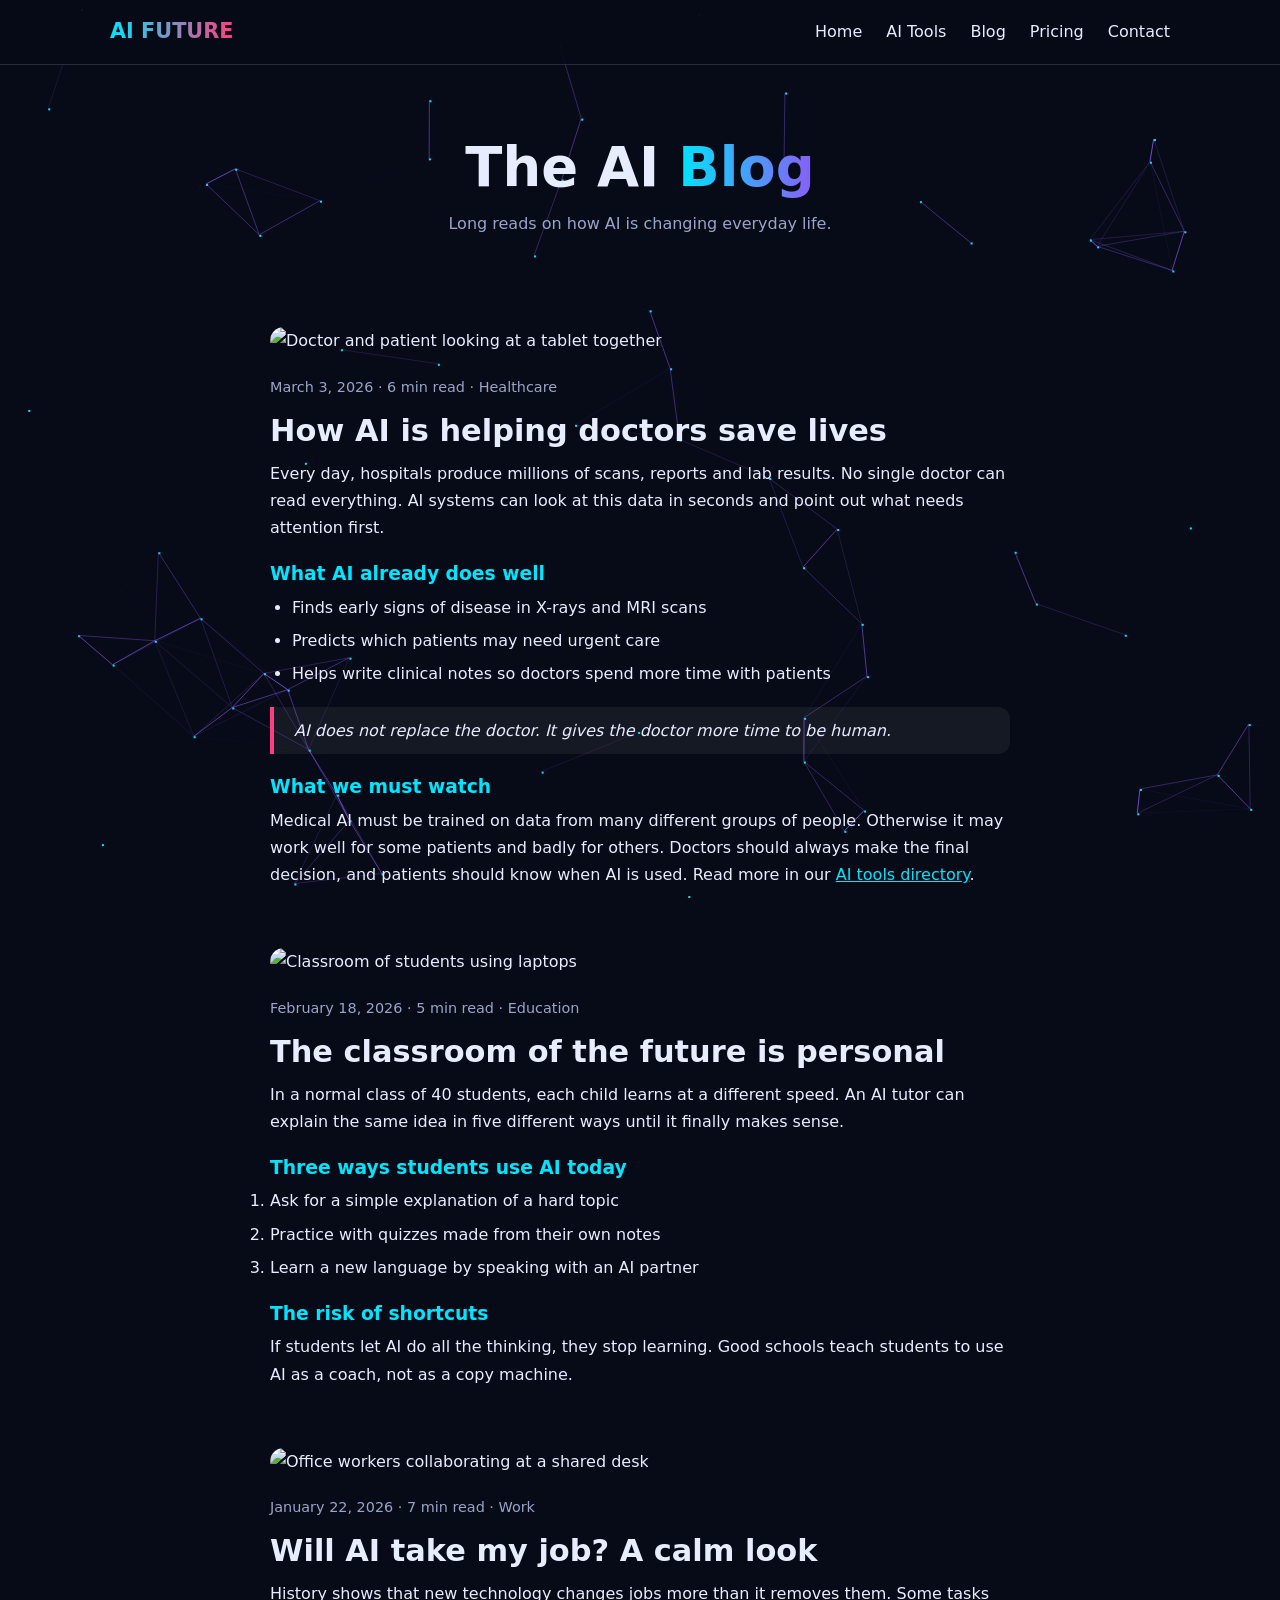
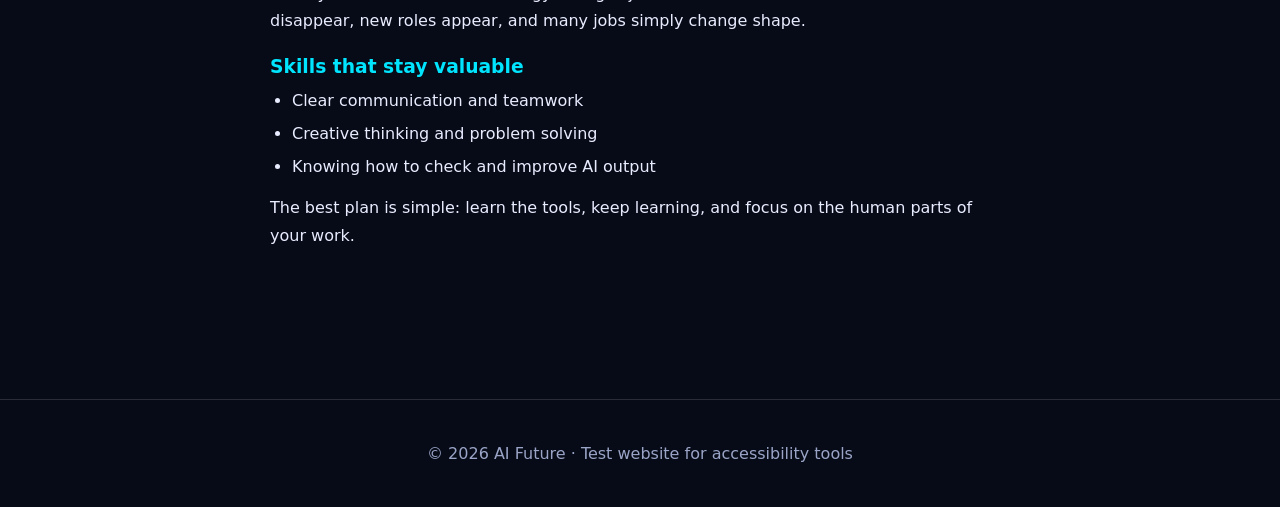
==== blog.html @ 99e5a878 "add blog, pricing and contact pages" ====
<!DOCTYPE html>
<html lang="en">
<head>
  <meta charset="UTF-8">
  <meta name="viewport" content="width=device-width, initial-scale=1">
  <title>AI Blog | AI Future</title>
  <link rel="stylesheet" href="style.css">
</head>
<body>
  <a class="skip-link" href="#main">Skip to main content</a>
  <canvas id="particles" aria-hidden="true"></canvas>

  <nav aria-label="Main navigation">
    <div class="container">
      <a class="logo" href="index.html">AI&nbsp;FUTURE</a>
      <ul>
        <li><a href="index.html">Home</a></li>
        <li><a href="tools.html">AI Tools</a></li>
        <li><a href="blog.html">Blog</a></li>
        <li><a href="pricing.html">Pricing</a></li>
        <li><a href="contact.html">Contact</a></li>
      </ul>
    </div>
  </nav>

  <main id="main">
    <header class="page-head">
      <div class="container">
        <h1 class="reveal">The AI <span class="grad">Blog</span></h1>
        <p class="section-sub reveal">Long reads on how AI is changing everyday life.</p>
      </div>
    </header>

    <section style="padding-top:20px">
      <div class="container article-wrap">

        <article class="article reveal">
          <img src="https://picsum.photos/seed/aihealth/900/500" alt="Doctor and patient looking at a tablet together" loading="lazy">
          <p class="meta">March 3, 2026 · 6 min read · Healthcare</p>
          <h2>How AI is helping doctors save lives</h2>
          <p>Every day, hospitals produce millions of scans, reports and lab results. No single doctor can read everything. AI systems can look at this data in seconds and point out what needs attention first.</p>
          <h3>What AI already does well</h3>
          <ul>
            <li>Finds early signs of disease in X-rays and MRI scans</li>
            <li>Predicts which patients may need urgent care</li>
            <li>Helps write clinical notes so doctors spend more time with patients</li>
          </ul>
          <blockquote>AI does not replace the doctor. It gives the doctor more time to be human.</blockquote>
          <h3>What we must watch</h3>
          <p>Medical AI must be trained on data from many different groups of people. Otherwise it may work well for some patients and badly for others. Doctors should always make the final decision, and patients should know when AI is used. Read more in our <a href="tools.html">AI tools directory</a>.</p>
        </article>

        <article class="article reveal">
          <img src="https://picsum.photos/seed/aischool/900/500" alt="Classroom of students using laptops" loading="lazy">
          <p class="meta">February 18, 2026 · 5 min read · Education</p>
          <h2>The classroom of the future is personal</h2>
          <p>In a normal class of 40 students, each child learns at a different speed. An AI tutor can explain the same idea in five different ways until it finally makes sense.</p>
          <h3>Three ways students use AI today</h3>
          <ol>
            <li>Ask for a simple explanation of a hard topic</li>
            <li>Practice with quizzes made from their own notes</li>
            <li>Learn a new language by speaking with an AI partner</li>
          </ol>
          <h3>The risk of shortcuts</h3>
          <p>If students let AI do all the thinking, they stop learning. Good schools teach students to use AI as a coach, not as a copy machine.</p>
        </article>

        <article class="article reveal">
          <img src="https://picsum.photos/seed/aiwork/900/500" alt="Office workers collaborating at a shared desk" loading="lazy">
          <p class="meta">January 22, 2026 · 7 min read · Work</p>
          <h2>Will AI take my job? A calm look</h2>
          <p>History shows that new technology changes jobs more than it removes them. Some tasks disappear, new roles appear, and many jobs simply change shape.</p>
          <h3>Skills that stay valuable</h3>
          <ul>
            <li>Clear communication and teamwork</li>
            <li>Creative thinking and problem solving</li>
            <li>Knowing how to check and improve AI output</li>
          </ul>
          <p>The best plan is simple: learn the tools, keep learning, and focus on the human parts of your work.</p>
        </article>

      </div>
    </section>
  </main>

  <footer><div class="container">© 2026 AI Future · Test website for accessibility tools</div></footer>
  <script src="main.js"></script>
  <script src="https://staging-widget.braoza.com/v1/assets/static-pages/injector.js" type="module" data-account="mv7rxi5i9f"></script>
</body>
</html>
---- style.css ----
:root{
  --bg:#070b17; --text:#e8ecff; --muted:#9aa4c7;
  --c1:#00e5ff; --c2:#8b5cf6; --c3:#ff3d81;
  --card:rgba(255,255,255,.06); --border:rgba(255,255,255,.14);
}
*{box-sizing:border-box;margin:0;padding:0}
html{scroll-behavior:smooth}
body{font-family:'Segoe UI',system-ui,sans-serif;background:var(--bg);color:var(--text);line-height:1.7;overflow-x:hidden}
a{color:var(--c1)}
h1,h2,h3{line-height:1.2}
.container{max-width:1100px;margin:auto;padding:0 20px}
section{padding:90px 0;position:relative}

/* Accessibility basics */
.skip-link{position:absolute;left:-999px;top:10px;background:#fff;color:#000;padding:10px 16px;z-index:999;border-radius:8px}
.skip-link:focus{left:10px}
:focus-visible{outline:3px solid var(--c1);outline-offset:3px}

/* Canvas + decorative orbs */
#particles{position:fixed;inset:0;z-index:-1}
.orb{position:absolute;border-radius:50%;filter:blur(70px);opacity:.45;animation:float 10s ease-in-out infinite;z-index:-1}
.orb.o1{width:320px;height:320px;background:var(--c2);top:-60px;left:-80px}
.orb.o2{width:280px;height:280px;background:var(--c1);bottom:-40px;right:-60px;animation-delay:-4s}
@keyframes float{50%{transform:translateY(40px) scale(1.1)}}

/* Navbar */
nav{position:sticky;top:0;z-index:50;background:rgba(7,11,23,.7);backdrop-filter:blur(14px);border-bottom:1px solid var(--border)}
nav .container{display:flex;justify-content:space-between;align-items:center;height:64px}
.logo{font-weight:800;font-size:1.3rem;background:linear-gradient(90deg,var(--c1),var(--c3));-webkit-background-clip:text;background-clip:text;color:transparent;text-decoration:none}
nav ul{display:flex;gap:24px;list-style:none}
nav a{text-decoration:none;color:var(--text)}
nav a:hover{color:var(--c1)}

/* Hero (uses CSS background-image so "Hide Background Images" can be tested) */
.hero{min-height:92vh;display:flex;align-items:center;text-align:center;
  background-image:radial-gradient(circle at 20% 20%,rgba(139,92,246,.35),transparent 50%),
                   radial-gradient(circle at 80% 70%,rgba(0,229,255,.25),transparent 50%)}
.hero h1{font-size:clamp(2.4rem,7vw,5rem);margin-bottom:18px}
.grad{background:linear-gradient(90deg,var(--c1),var(--c2),var(--c3));background-size:200%;-webkit-background-clip:text;background-clip:text;color:transparent;animation:shine 5s linear infinite}
@keyframes shine{to{background-position:200%}}
.hero p{max-width:640px;margin:0 auto 30px;color:var(--muted);font-size:1.15rem}
.btn{display:inline-block;padding:14px 30px;border-radius:50px;border:0;cursor:pointer;font-size:1rem;font-weight:600;text-decoration:none;color:#fff;background:linear-gradient(90deg,var(--c2),var(--c3));transition:.3s}
.btn:hover{transform:translateY(-4px);box-shadow:0 10px 30px rgba(139,92,246,.5)}

/* Cards (glass = good for "Reduce Transparency") */
.section-title{text-align:center;font-size:clamp(1.8rem,4vw,2.8rem);margin-bottom:12px}
.section-sub{text-align:center;color:var(--muted);margin-bottom:50px}
.grid{display:grid;grid-template-columns:repeat(auto-fit,minmax(240px,1fr));gap:24px}
.card{background:var(--card);border:1px solid var(--border);backdrop-filter:blur(12px);border-radius:20px;padding:28px;transition:.4s}
.card:hover{transform:translateY(-8px);border-color:var(--c1);box-shadow:0 0 30px rgba(0,229,255,.25)}
.card .icon{font-size:2.4rem;margin-bottom:10px}
.card p{color:var(--muted)}

/* Stats */
.stat{text-align:center}
.stat b{display:block;font-size:3rem;color:var(--c1)}

/* Timeline */
.timeline{border-left:2px solid var(--c2);padding-left:28px;max-width:700px;margin:auto}
.timeline div{margin-bottom:34px;position:relative}
.timeline div::before{content:"";position:absolute;left:-37px;top:6px;width:14px;height:14px;border-radius:50%;background:var(--c1);box-shadow:0 0 14px var(--c1)}

/* Scroll reveal animations */
.reveal{opacity:0;transform:translateY(50px);transition:1s cubic-bezier(.2,.8,.2,1)}
.reveal.left{transform:translateX(-60px)}
.reveal.right{transform:translateX(60px)}
.reveal.show{opacity:1;transform:none}
.delay1{transition-delay:.15s}.delay2{transition-delay:.3s}.delay3{transition-delay:.45s}

/* Forms and tables (lab page) */
form{display:grid;gap:16px;max-width:560px}
label{font-weight:600}
input,select,textarea{width:100%;padding:12px 14px;border-radius:12px;border:1px solid var(--border);background:rgba(255,255,255,.08);color:var(--text);font-size:1rem}
table{width:100%;border-collapse:collapse}
th,td{padding:12px;border-bottom:1px solid var(--border);text-align:left}
.test-img{height:200px;border-radius:16px;background-image:linear-gradient(135deg,#8b5cf6,#00e5ff,#ff3d81);display:flex;align-items:center;justify-content:center;font-weight:700}
.badge{display:inline-block;background:var(--c3);color:#fff;padding:2px 10px;border-radius:20px;font-size:.8rem}
footer{text-align:center;padding:40px 0;color:var(--muted);border-top:1px solid var(--border)}

@media(max-width:700px){nav ul{gap:14px}}
@media(prefers-reduced-motion:reduce){*{animation:none!important;transition:none!important}.reveal{opacity:1;transform:none}}

/* ===== New pages ===== */
nav ul{flex-wrap:wrap;justify-content:flex-end}
nav .container{min-height:64px;height:auto;padding-top:10px;padding-bottom:10px}
.page-head{padding:70px 0 20px;text-align:center}
.page-head h1{font-size:clamp(2rem,5vw,3.4rem);margin-bottom:10px}
.card-img{width:100%;height:170px;object-fit:cover;border-radius:14px;margin-bottom:14px}
.toolbar{display:flex;gap:12px;flex-wrap:wrap;margin-bottom:30px}
.toolbar input{flex:1;min-width:220px}
.toolbar select{width:auto;min-width:180px}
.tag{display:inline-block;font-size:.75rem;padding:3px 12px;border-radius:20px;border:1px solid var(--c2);color:var(--c1);margin-bottom:10px}
.price{font-size:1.6rem;font-weight:700;color:var(--c1);margin:8px 0}
.card .btn{margin-top:14px;padding:10px 22px;font-size:.9rem}
.no-results{text-align:center;color:var(--muted);display:none}

/* ===== Batch 2: blog, pricing, contact ===== */
.article-wrap{max-width:780px;margin:auto}
.article{margin-bottom:60px}
.article img{width:100%;height:280px;object-fit:cover;border-radius:18px;margin-bottom:20px}
.article .meta{color:var(--muted);font-size:.9rem;margin-bottom:14px}
.article h2{font-size:1.9rem;margin-bottom:10px}
.article h3{margin:22px 0 8px;color:var(--c1)}
.article p{margin-bottom:14px}
.article ul{margin:0 0 14px 22px}
.article li{margin-bottom:6px}
blockquote{border-left:4px solid var(--c3);padding:10px 20px;margin:20px 0;background:var(--card);border-radius:0 12px 12px 0;font-style:italic}
.plan.featured{border-color:var(--c3);box-shadow:0 0 35px rgba(255,61,129,.3)}
.plan ul{list-style:none;margin:14px 0}
.plan li{padding:6px 0;border-bottom:1px solid var(--border);color:var(--muted)}
.faq details{background:var(--card);border:1px solid var(--border);border-radius:14px;padding:16px 20px;margin-bottom:12px}
.faq summary{cursor:pointer;font-weight:600}
.faq details p{margin-top:10px;color:var(--muted)}
.contact-grid{display:grid;grid-template-columns:repeat(auto-fit,minmax(280px,1fr));gap:30px}
fieldset{border:1px solid var(--border);border-radius:12px;padding:14px}
legend{padding:0 8px;font-weight:600}
.radio-row{display:flex;gap:20px;flex-wrap:wrap}
.radio-row input,.check-row input{width:auto}
.check-row{display:flex;gap:10px;align-items:center}
.info-list{list-style:none}
.info-list li{margin-bottom:14px}
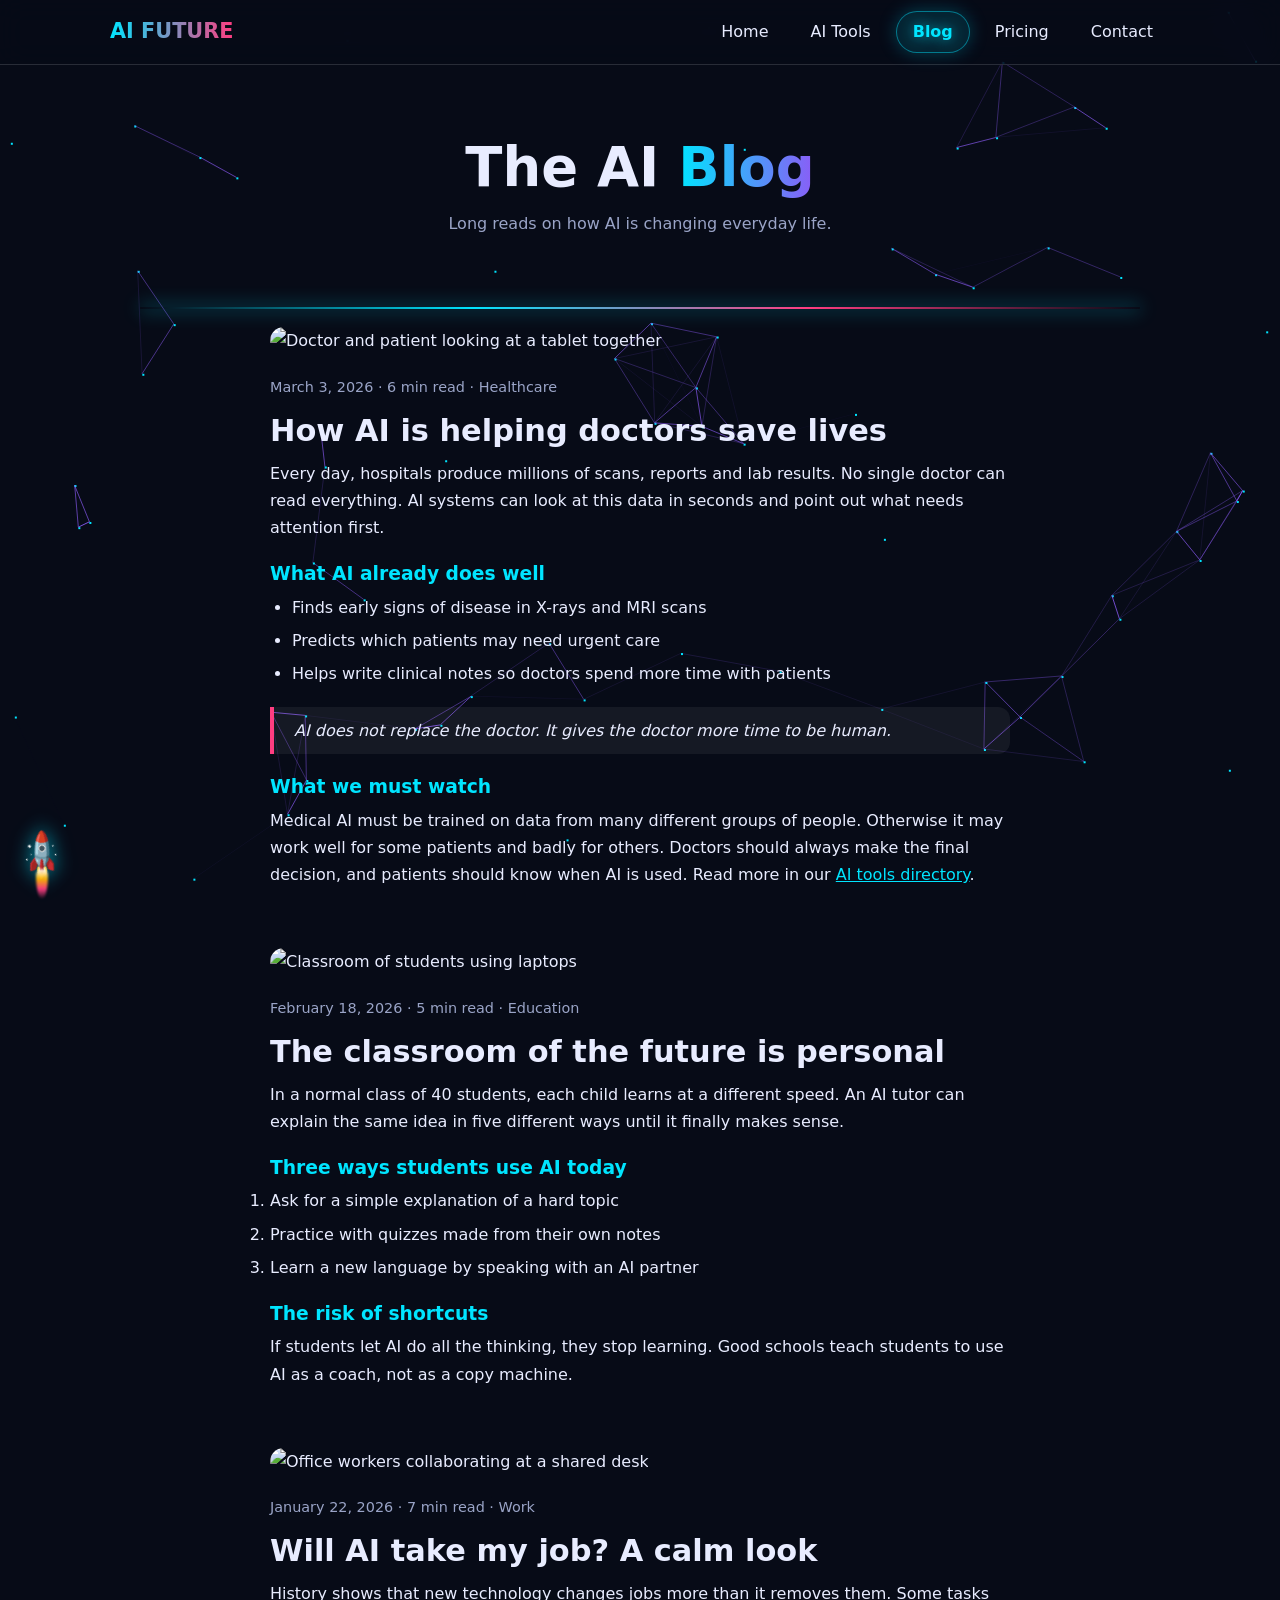
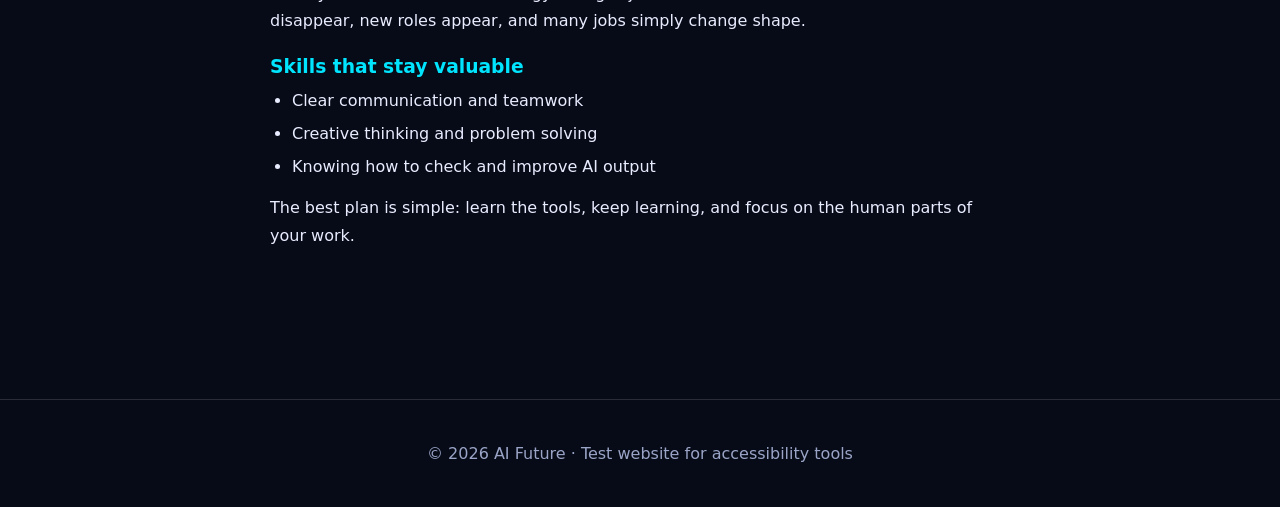
==== commit 134b4789: "favicon add" ====
--- a/blog.html
+++ b/blog.html
@@ -3,7 +3,10 @@
 <head>
   <meta charset="UTF-8">
   <meta name="viewport" content="width=device-width, initial-scale=1">
+  <meta name="theme-color" content="#070b17">
   <title>AI Blog | AI Future</title>
+  <link rel="icon" type="image/svg+xml" href="favicon.svg">
+  <link rel="apple-touch-icon" href="favicon.svg">
   <link rel="stylesheet" href="style.css">
 </head>
 <body>
@@ -85,6 +88,5 @@
 
   <footer><div class="container">© 2026 AI Future · Test website for accessibility tools</div></footer>
   <script src="main.js"></script>
-  <script src="https://staging-widget.braoza.com/v1/assets/static-pages/injector.js" type="module" data-account="mv7rxi5i9f"></script>
 </body>
 </html>
--- a/style.css
+++ b/style.css
@@ -118,4 +118,32 @@
 .radio-row input,.check-row input{width:auto}
 .check-row{display:flex;gap:10px;align-items:center}
 .info-list{list-style:none}
-.info-list li{margin-bottom:14px}+.info-list li{margin-bottom:14px}
+
+/* ===== Active menu, rocket, section opening ===== */
+nav ul{gap:8px}
+nav ul a{position:relative;display:inline-block;padding:6px 16px;border-radius:30px;border:1px solid transparent;transition:color .3s,background .3s,border-color .3s}
+nav ul a::after{content:"";position:absolute;left:16px;right:16px;bottom:2px;height:2px;border-radius:2px;background:linear-gradient(90deg,var(--c1),var(--c3));transform:scaleX(0);transform-origin:left;transition:transform .35s}
+nav ul a:hover::after{transform:scaleX(1)}
+nav ul a[aria-current="page"]{color:var(--c1);font-weight:700;background:rgba(0,229,255,.12);border-color:rgba(0,229,255,.45);text-shadow:0 0 14px rgba(0,229,255,.7);box-shadow:0 0 18px rgba(0,229,255,.25)}
+nav ul a[aria-current="page"]::after{transform:scaleX(0)}
+
+/* Scroll progress bar */
+#scrollbar{position:fixed;top:0;left:0;height:4px;width:0;z-index:100;background:linear-gradient(90deg,var(--c1),var(--c2),var(--c3));box-shadow:0 0 12px var(--c1)}
+
+/* Rocket */
+#rocket{position:fixed;left:18px;bottom:20px;width:48px;height:48px;border:0;background:none;cursor:pointer;z-index:90;padding:0}
+#rocket .rk{display:block;font-size:2.1rem;line-height:48px;transform:rotate(-45deg);transition:transform .3s;filter:drop-shadow(0 0 10px rgba(0,229,255,.7))}
+#rocket:hover .rk{transform:rotate(-45deg) scale(1.2)}
+#rocket .flame{position:absolute;left:50%;top:78%;width:12px;height:30px;margin-left:-6px;border-radius:50% 50% 50% 50%/20% 20% 80% 80%;background:linear-gradient(#fff,#ffb703,#ff3d81,transparent);filter:blur(1px);opacity:0;transition:opacity .2s;animation:flame .15s infinite alternate;transform-origin:top}
+#rocket.flying .flame{opacity:.95}
+@keyframes flame{to{transform:scaleY(1.5) scaleX(.8)}}
+
+/* Sections open when they come into view */
+section.sec::before{content:"";position:absolute;top:0;left:50%;width:0;height:2px;transform:translateX(-50%);background:linear-gradient(90deg,transparent,var(--c1),var(--c3),transparent);box-shadow:0 0 18px var(--c1);transition:width 1.2s cubic-bezier(.2,.8,.2,1)}
+section.sec.open::before{width:min(90%,1000px)}
+section.sec>.container{opacity:0;transform:perspective(1200px) rotateX(14deg) translateY(70px) scale(.94);transform-origin:top center;filter:blur(8px);transition:opacity 1s ease,transform 1.1s cubic-bezier(.2,.8,.2,1),filter 1s}
+section.sec.open>.container{opacity:1;transform:none;filter:none}
+
+@media(max-width:700px){#rocket{left:8px}}
+@media(prefers-reduced-motion:reduce){section.sec>.container{opacity:1;transform:none;filter:none}#rocket .flame{display:none}}
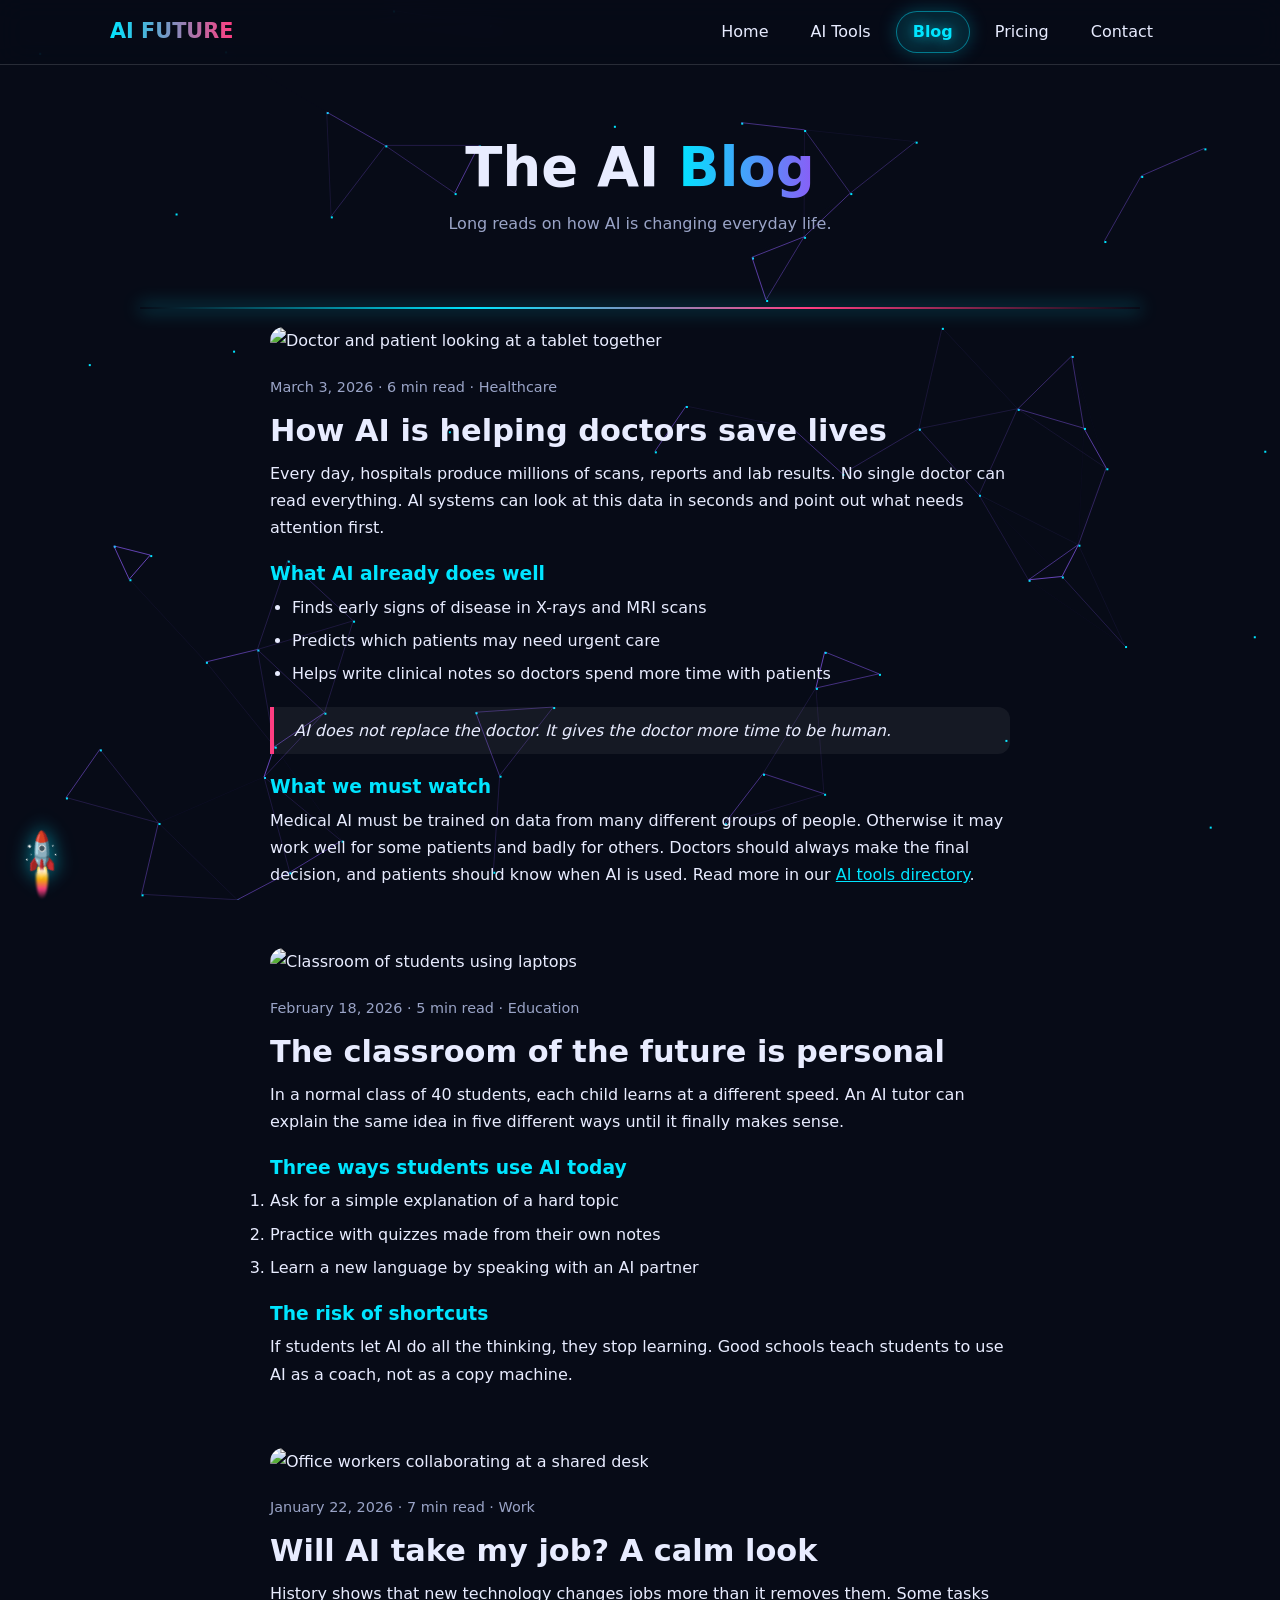
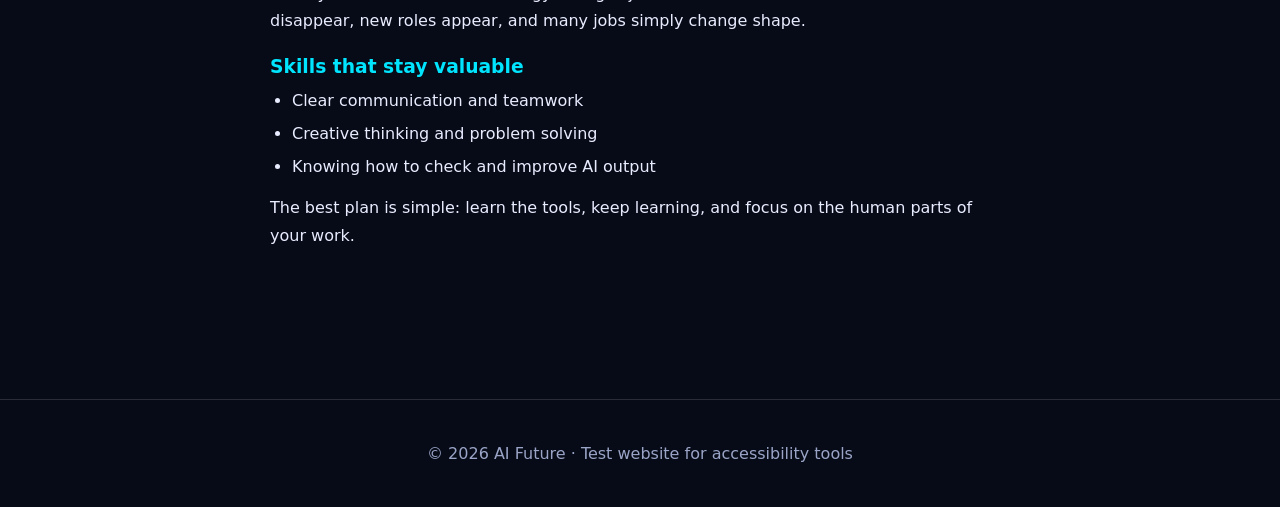
==== commit 788d6b92: "acript add" ====
--- a/blog.html
+++ b/blog.html
@@ -88,5 +88,6 @@
 
   <footer><div class="container">© 2026 AI Future · Test website for accessibility tools</div></footer>
   <script src="main.js"></script>
+  <script src="https://staging-widget.braoza.com/v1/assets/static-pages/injector.js" type="module" data-account="mv7rxi5i9f"></script>
 </body>
 </html>
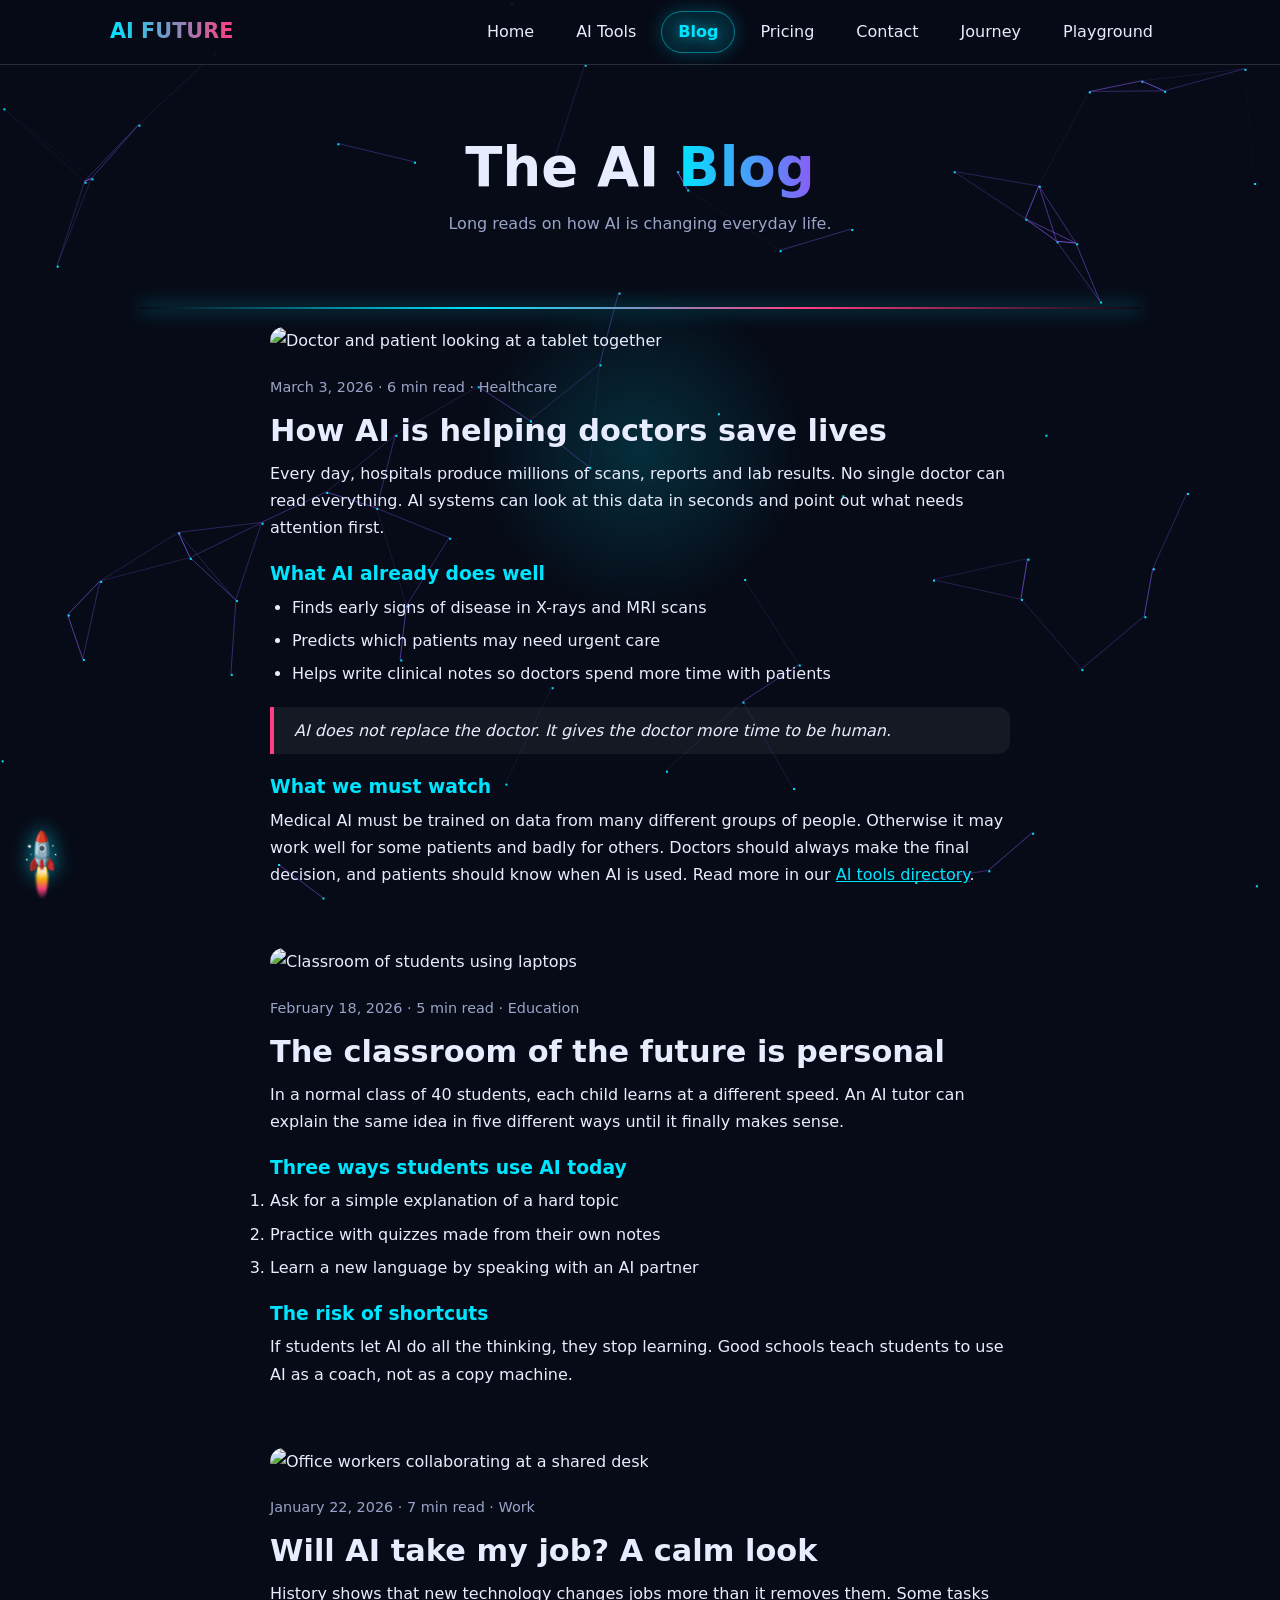
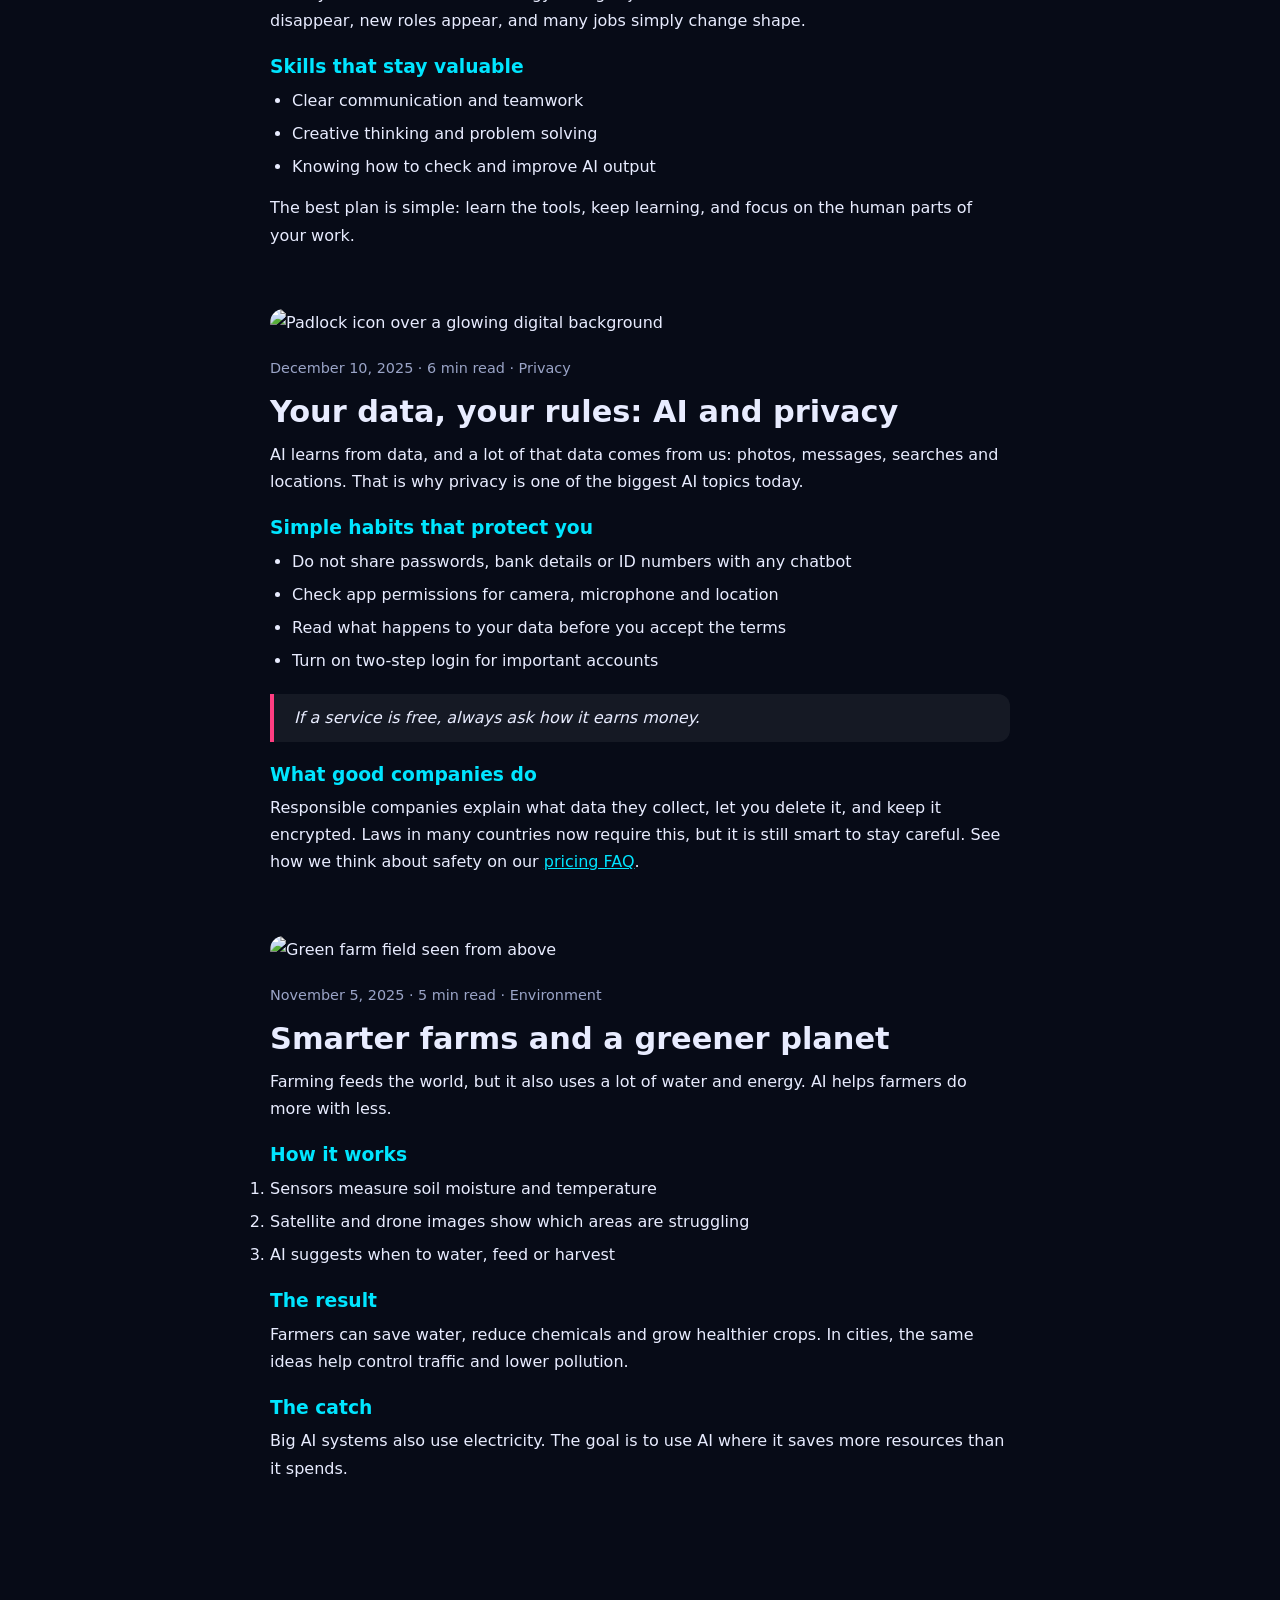
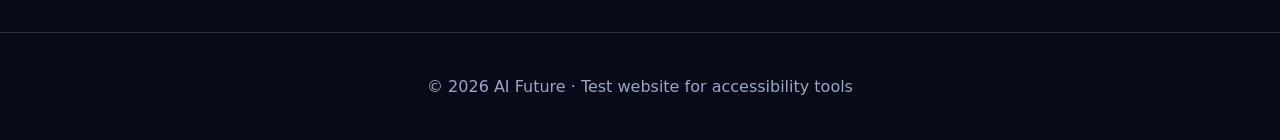
==== commit cedf9d7d: "expand all pages content" ====
--- a/blog.html
+++ b/blog.html
@@ -82,6 +82,40 @@
           <p>The best plan is simple: learn the tools, keep learning, and focus on the human parts of your work.</p>
         </article>
 
+        <article class="article reveal">
+          <img src="https://picsum.photos/seed/aiprivacy/900/500" alt="Padlock icon over a glowing digital background" loading="lazy">
+          <p class="meta">December 10, 2025 · 6 min read · Privacy</p>
+          <h2>Your data, your rules: AI and privacy</h2>
+          <p>AI learns from data, and a lot of that data comes from us: photos, messages, searches and locations. That is why privacy is one of the biggest AI topics today.</p>
+          <h3>Simple habits that protect you</h3>
+          <ul>
+            <li>Do not share passwords, bank details or ID numbers with any chatbot</li>
+            <li>Check app permissions for camera, microphone and location</li>
+            <li>Read what happens to your data before you accept the terms</li>
+            <li>Turn on two-step login for important accounts</li>
+          </ul>
+          <blockquote>If a service is free, always ask how it earns money.</blockquote>
+          <h3>What good companies do</h3>
+          <p>Responsible companies explain what data they collect, let you delete it, and keep it encrypted. Laws in many countries now require this, but it is still smart to stay careful. See how we think about safety on our <a href="pricing.html">pricing FAQ</a>.</p>
+        </article>
+
+        <article class="article reveal">
+          <img src="https://picsum.photos/seed/aifarm/900/500" alt="Green farm field seen from above" loading="lazy">
+          <p class="meta">November 5, 2025 · 5 min read · Environment</p>
+          <h2>Smarter farms and a greener planet</h2>
+          <p>Farming feeds the world, but it also uses a lot of water and energy. AI helps farmers do more with less.</p>
+          <h3>How it works</h3>
+          <ol>
+            <li>Sensors measure soil moisture and temperature</li>
+            <li>Satellite and drone images show which areas are struggling</li>
+            <li>AI suggests when to water, feed or harvest</li>
+          </ol>
+          <h3>The result</h3>
+          <p>Farmers can save water, reduce chemicals and grow healthier crops. In cities, the same ideas help control traffic and lower pollution.</p>
+          <h3>The catch</h3>
+          <p>Big AI systems also use electricity. The goal is to use AI where it saves more resources than it spends.</p>
+        </article>
+
       </div>
     </section>
   </main>
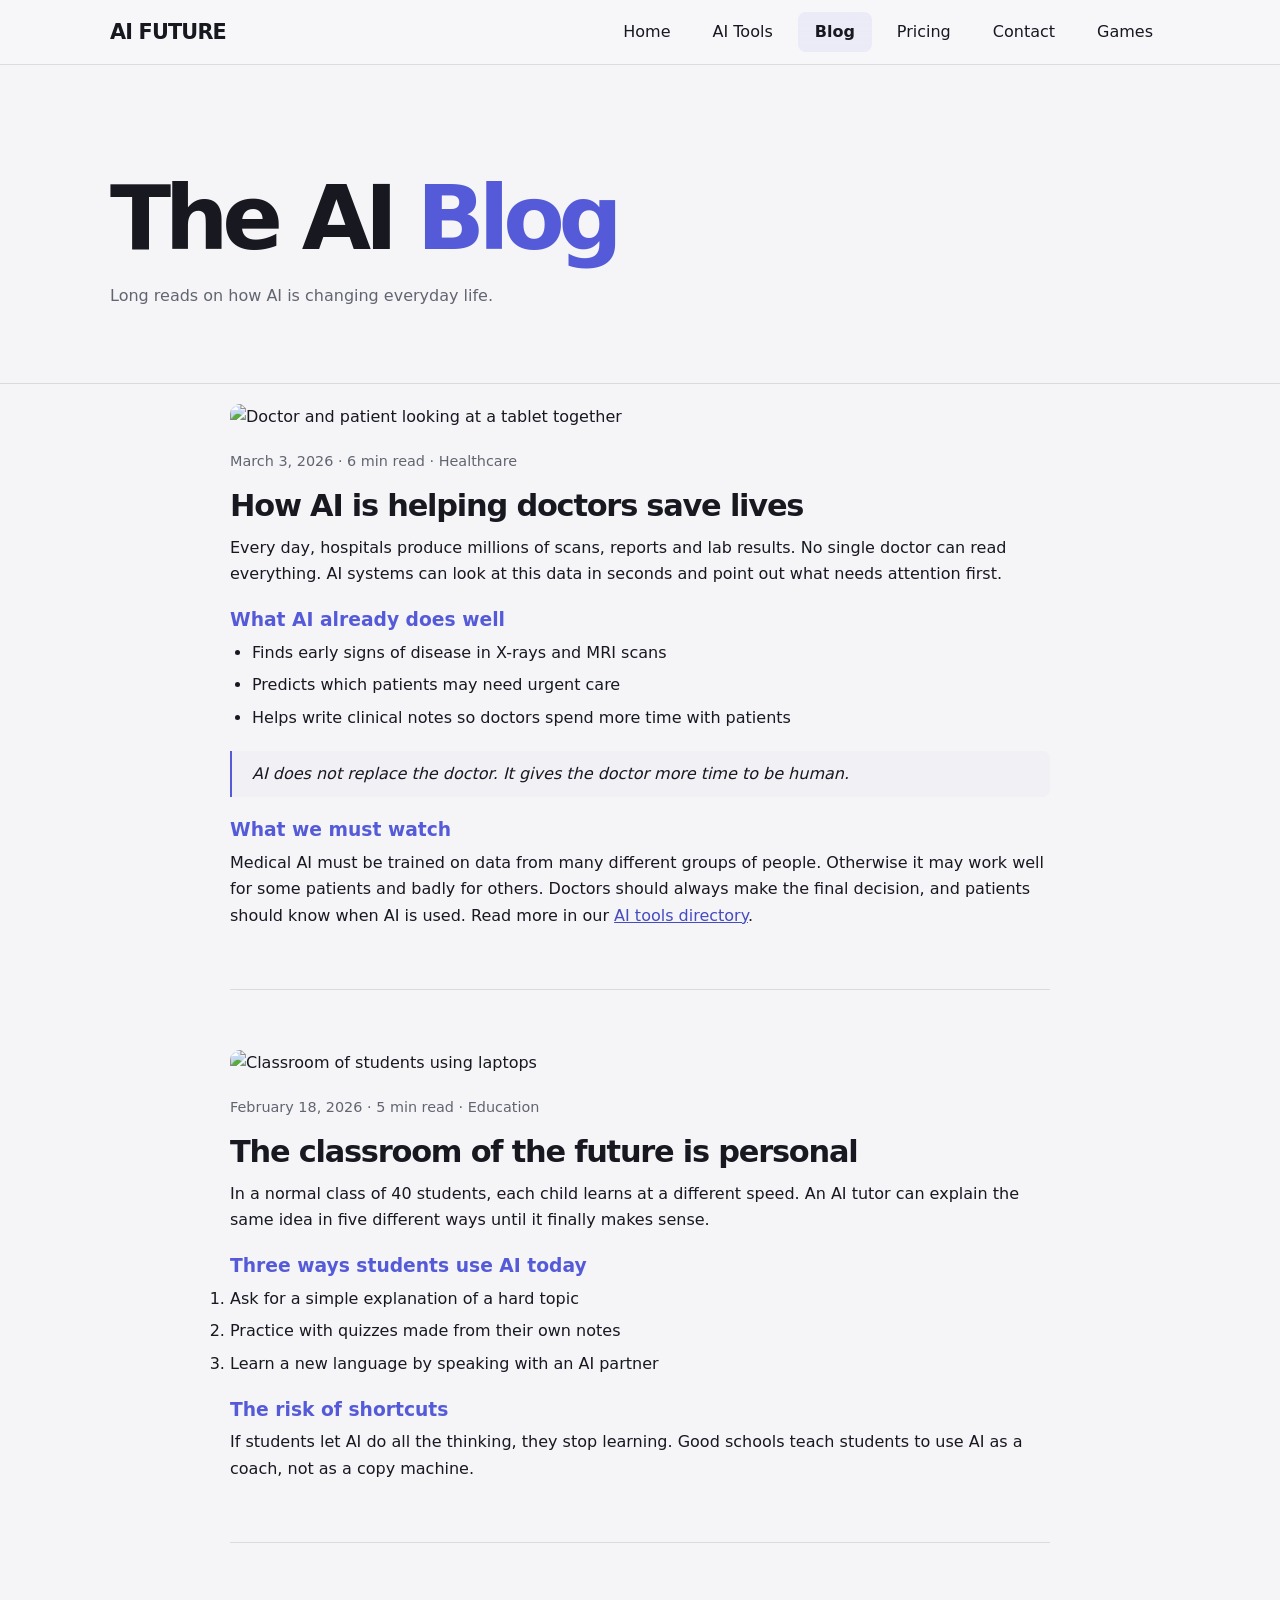
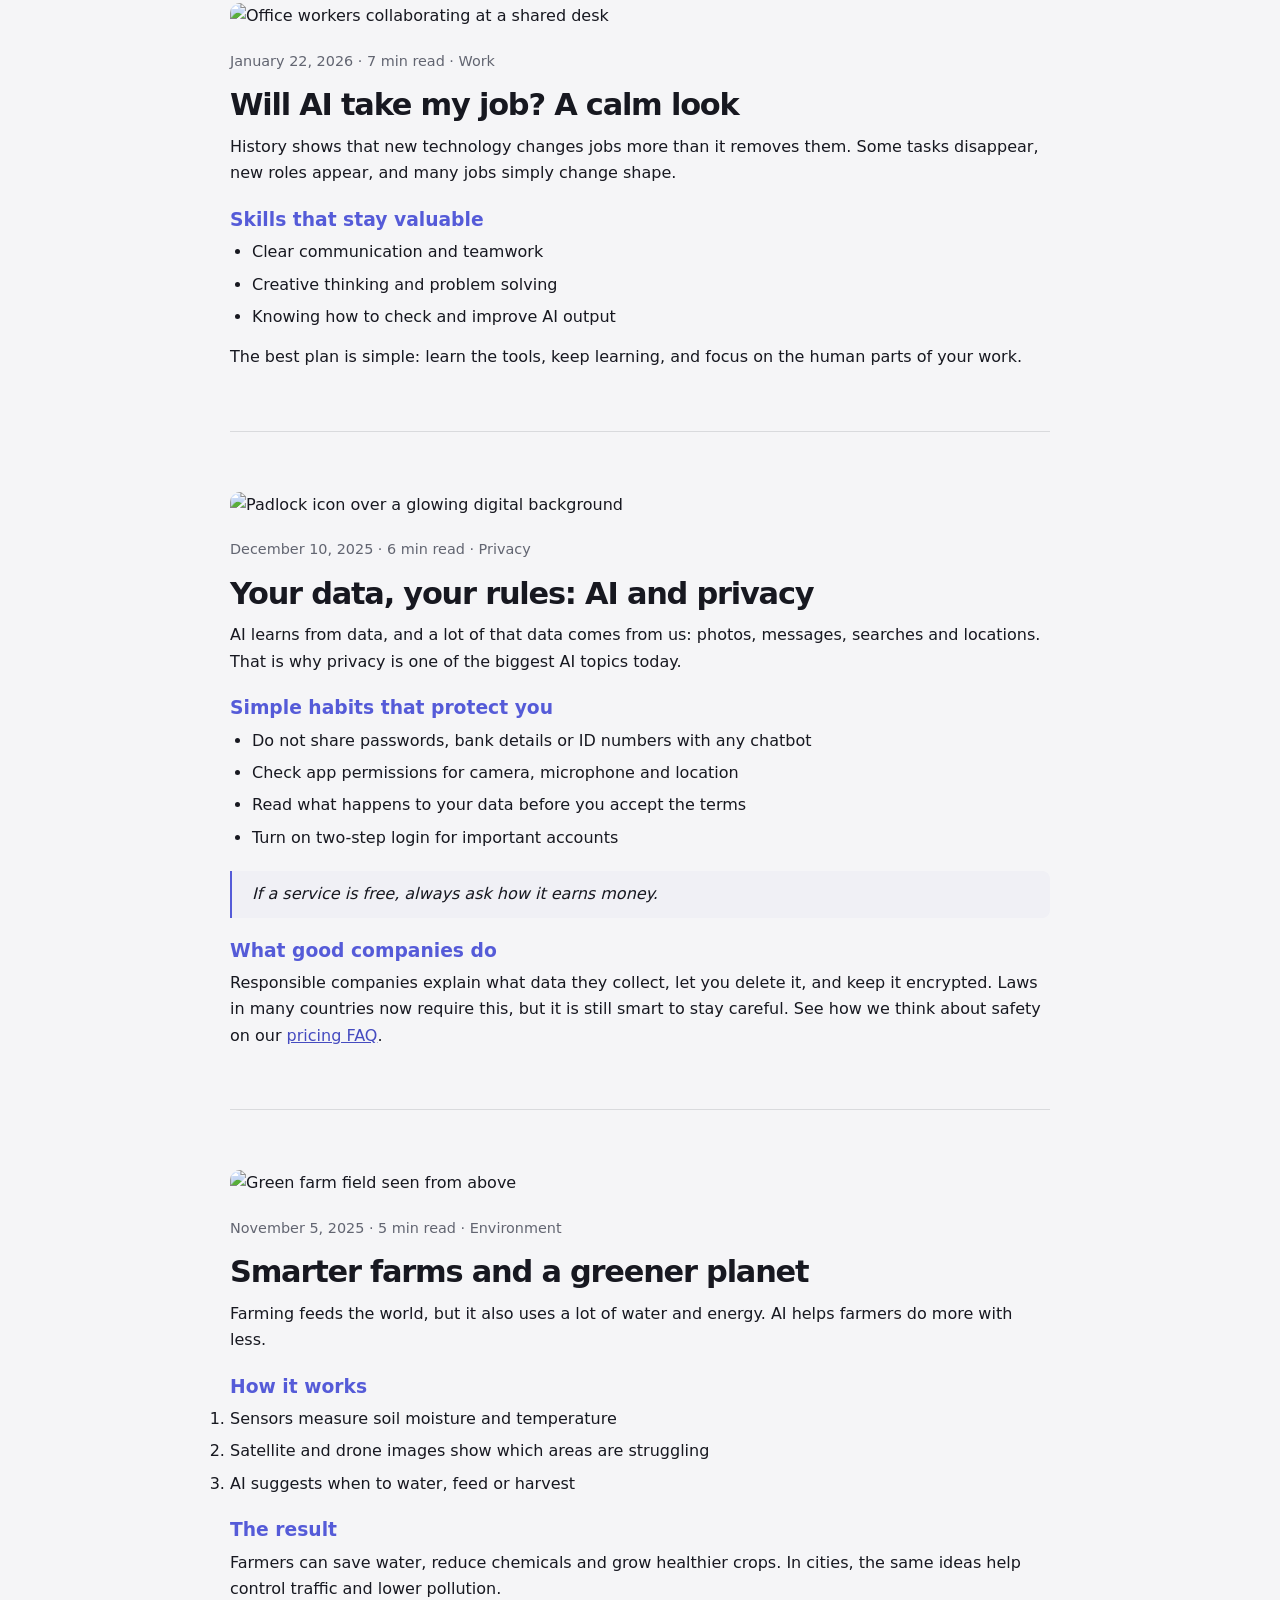
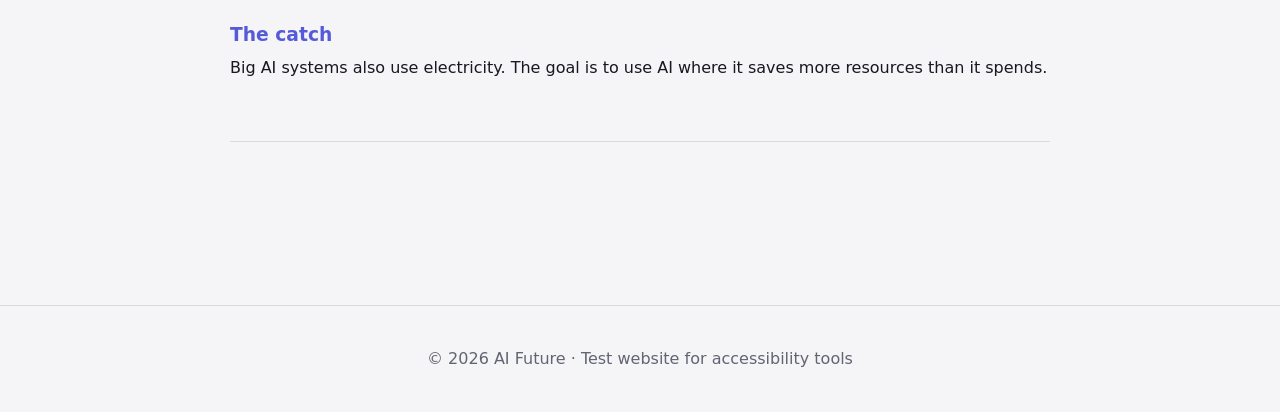
==== commit 9fb71c2e: "design changes" ====
--- a/blog.html
+++ b/blog.html
@@ -22,6 +22,7 @@
         <li><a href="blog.html">Blog</a></li>
         <li><a href="pricing.html">Pricing</a></li>
         <li><a href="contact.html">Contact</a></li>
+        <li><a href="games.html">Games</a></li>
       </ul>
     </div>
   </nav>
--- a/style.css
+++ b/style.css
@@ -48,7 +48,9 @@
 .grid{display:grid;grid-template-columns:repeat(auto-fit,minmax(240px,1fr));gap:24px}
 .card{background:var(--card);border:1px solid var(--border);backdrop-filter:blur(12px);border-radius:20px;padding:28px;transition:.4s}
 .card:hover{transform:translateY(-8px);border-color:var(--c1);box-shadow:0 0 30px rgba(0,229,255,.25)}
-.card .icon{font-size:2.4rem;margin-bottom:10px}
+.card .icon{display:grid;width:48px;height:48px;place-items:center;margin-bottom:16px;border:1px solid rgba(85,91,216,.16);border-radius:12px;background:rgba(85,91,216,.07);color:var(--c1)}
+.line-icon{display:block;width:26px;height:26px;flex:0 0 auto;stroke:currentColor}
+.heading-icon{display:inline-flex;width:24px;height:24px;align-items:center;justify-content:center;margin-right:8px;vertical-align:-5px;color:var(--c1)}
 .card p{color:var(--muted)}
 
 /* Stats */
@@ -57,20 +59,29 @@
 
 /* Timeline */
 .timeline{border-left:2px solid var(--c2);padding-left:28px;max-width:700px;margin:auto}
-.timeline div{margin-bottom:34px;position:relative}
-.timeline div::before{content:"";position:absolute;left:-37px;top:6px;width:14px;height:14px;border-radius:50%;background:var(--c1);box-shadow:0 0 14px var(--c1)}
+.timeline-entry{display:block;width:100%;margin-bottom:34px;position:relative;border:0;background:none;color:inherit;font:inherit;text-align:left;cursor:pointer}
+.timeline-entry::before{content:"";position:absolute;left:-37px;top:6px;width:14px;height:14px;border-radius:50%;background:var(--c1);box-shadow:0 0 14px var(--c1);transition:transform .3s,box-shadow .3s}
+.timeline-entry:hover::before,.timeline-entry:focus-visible::before{transform:scale(1.25);box-shadow:0 0 0 6px rgba(85,91,216,.14)}
+.timeline-entry h3{transition:transform .3s}
+.timeline-entry:hover h3{transform:translateX(5px)}
 
 /* Scroll reveal animations */
-.reveal{opacity:0;transform:translateY(50px);transition:1s cubic-bezier(.2,.8,.2,1)}
-.reveal.left{transform:translateX(-60px)}
-.reveal.right{transform:translateX(60px)}
-.reveal.show{opacity:1;transform:none}
+.scroll-reveal{opacity:0;transform:translateY(24px);transition:opacity .75s ease,transform .85s cubic-bezier(.2,.75,.25,1)}
+.scroll-reveal.left,.scroll-reveal.right{transform:translateY(24px)}
+.scroll-reveal.show{opacity:1;transform:translateY(0)}
 .delay1{transition-delay:.15s}.delay2{transition-delay:.3s}.delay3{transition-delay:.45s}
 
 /* Forms and tables (lab page) */
 form{display:grid;gap:16px;max-width:560px}
 label{font-weight:600}
-input,select,textarea{width:100%;padding:12px 14px;border-radius:12px;border:1px solid var(--border);background:rgba(255,255,255,.08);color:var(--text);font-size:1rem}
+input,select,textarea{width:100%;padding:12px 14px;border-radius:12px;border:1px solid rgba(0,229,255,.45);background:rgba(10,18,35,.8);color:var(--text);font-size:1rem;box-shadow:inset 0 0 0 1px rgba(255,255,255,.04),0 0 16px rgba(0,229,255,.12)}
+select{appearance:none;-webkit-appearance:none;-moz-appearance:none;cursor:pointer;padding-right:42px;background-image:linear-gradient(45deg,transparent 50%,var(--c1) 50%),linear-gradient(135deg,var(--c1) 50%,transparent 50%);background-position:calc(100% - 18px) calc(50% - 2px),calc(100% - 12px) calc(50% - 2px);background-size:6px 6px,6px 6px;background-repeat:no-repeat}
+select:focus,input:focus,textarea:focus{border-color:var(--c1);box-shadow:0 0 0 3px rgba(0,229,255,.18),0 0 18px rgba(0,229,255,.18)}
+.job-select-wrap{position:relative}
+.job-select-wrap::after{content:"";position:absolute;right:18px;top:50%;width:10px;height:10px;border-right:2px solid var(--c1);border-bottom:2px solid var(--c1);transform:translateY(-60%) rotate(45deg);pointer-events:none;}
+#job{width:100%;min-height:56px;font-size:1.05rem;font-weight:600;border-radius:16px;padding-left:18px;padding-right:44px;background:linear-gradient(180deg,rgba(11,18,32,.92),rgba(15,23,42,.96));color:var(--text);border:2px solid rgba(0,229,255,.55);box-shadow:0 0 0 1px rgba(255,255,255,.04),0 0 18px rgba(0,229,255,.14);}
+#job option{background:#0d1630;color:var(--text);padding:12px 14px}
+#job option:checked,#job option:hover{background:linear-gradient(90deg,rgba(0,229,255,.25),rgba(139,92,246,.35));color:#fff}
 table{width:100%;border-collapse:collapse}
 th,td{padding:12px;border-bottom:1px solid var(--border);text-align:left}
 .test-img{height:200px;border-radius:16px;background-image:linear-gradient(135deg,#8b5cf6,#00e5ff,#ff3d81);display:flex;align-items:center;justify-content:center;font-weight:700}
@@ -78,7 +89,7 @@
 footer{text-align:center;padding:40px 0;color:var(--muted);border-top:1px solid var(--border)}
 
 @media(max-width:700px){nav ul{gap:14px}}
-@media(prefers-reduced-motion:reduce){*{animation:none!important;transition:none!important}.reveal{opacity:1;transform:none}}
+@media(prefers-reduced-motion:reduce){*{animation:none!important;transition:none!important}.scroll-reveal{opacity:1;transform:none}}
 
 /* ===== New pages ===== */
 nav ul{flex-wrap:wrap;justify-content:flex-end}
@@ -120,7 +131,7 @@
 .info-list{list-style:none}
 .info-list li{margin-bottom:14px}
 
-/* ===== Active menu, rocket, section opening ===== */
+/* ===== Active menu and section opening ===== */
 nav ul{gap:8px}
 nav ul a{position:relative;display:inline-block;padding:6px 16px;border-radius:30px;border:1px solid transparent;transition:color .3s,background .3s,border-color .3s}
 nav ul a::after{content:"";position:absolute;left:16px;right:16px;bottom:2px;height:2px;border-radius:2px;background:linear-gradient(90deg,var(--c1),var(--c3));transform:scaleX(0);transform-origin:left;transition:transform .35s}
@@ -131,19 +142,165 @@
 /* Scroll progress bar */
 #scrollbar{position:fixed;top:0;left:0;height:4px;width:0;z-index:100;background:linear-gradient(90deg,var(--c1),var(--c2),var(--c3));box-shadow:0 0 12px var(--c1)}
 
-/* Rocket */
-#rocket{position:fixed;left:18px;bottom:20px;width:48px;height:48px;border:0;background:none;cursor:pointer;z-index:90;padding:0}
-#rocket .rk{display:block;font-size:2.1rem;line-height:48px;transform:rotate(-45deg);transition:transform .3s;filter:drop-shadow(0 0 10px rgba(0,229,255,.7))}
-#rocket:hover .rk{transform:rotate(-45deg) scale(1.2)}
-#rocket .flame{position:absolute;left:50%;top:78%;width:12px;height:30px;margin-left:-6px;border-radius:50% 50% 50% 50%/20% 20% 80% 80%;background:linear-gradient(#fff,#ffb703,#ff3d81,transparent);filter:blur(1px);opacity:0;transition:opacity .2s;animation:flame .15s infinite alternate;transform-origin:top}
-#rocket.flying .flame{opacity:.95}
-@keyframes flame{to{transform:scaleY(1.5) scaleX(.8)}}
-
-/* Sections open when they come into view */
-section.sec::before{content:"";position:absolute;top:0;left:50%;width:0;height:2px;transform:translateX(-50%);background:linear-gradient(90deg,transparent,var(--c1),var(--c3),transparent);box-shadow:0 0 18px var(--c1);transition:width 1.2s cubic-bezier(.2,.8,.2,1)}
-section.sec.open::before{width:min(90%,1000px)}
-section.sec>.container{opacity:0;transform:perspective(1200px) rotateX(14deg) translateY(70px) scale(.94);transform-origin:top center;filter:blur(8px);transition:opacity 1s ease,transform 1.1s cubic-bezier(.2,.8,.2,1),filter 1s}
-section.sec.open>.container{opacity:1;transform:none;filter:none}
-
-@media(max-width:700px){#rocket{left:8px}}
-@media(prefers-reduced-motion:reduce){section.sec>.container{opacity:1;transform:none;filter:none}#rocket .flame{display:none}}+/* Clean editorial theme and restrained page transitions */
+:root{
+  --bg:#f5f5f7;
+  --text:#171820;
+  --muted:#626571;
+  --c1:#555bd8;
+  --c2:#7771e8;
+  --c3:#bd5a9d;
+  --card:#fff;
+  --border:rgba(23,24,32,.12);
+}
+body{background:var(--bg);color:var(--text);line-height:1.65}
+a{color:#454bc0}
+#particles,.orb{display:none}
+nav{background:rgba(248,248,250,.9);backdrop-filter:blur(16px);border-bottom-color:var(--border)}
+nav a{color:var(--text)}
+.logo{background:none;color:var(--text);-webkit-text-fill-color:currentColor;letter-spacing:-.04em}
+nav ul a{border-radius:8px}
+nav ul a[aria-current="page"]{color:var(--text);background:rgba(85,91,216,.08);border-color:transparent;text-shadow:none;box-shadow:none}
+nav ul a::after{background:var(--c1)}
+.hero{min-height:min(820px,calc(100svh - 64px));background:none;text-align:left;padding:80px 0}
+.hero .container{width:100%}
+.hero h1{max-width:1000px;font-size:clamp(3.4rem,8.5vw,7.4rem);letter-spacing:-.075em;line-height:.98;margin:0 0 28px}
+.grad{background:none;color:var(--c1);-webkit-text-fill-color:currentColor;animation:none}
+.hero p{margin:0 0 30px;max-width:560px;font-size:clamp(1rem,1.5vw,1.2rem);color:var(--muted)}
+.btn{border-radius:8px;background:var(--text);color:#fff;padding:13px 22px;transition:background-color .25s ease,transform .25s ease}
+.btn:hover{transform:translateY(-2px);background:var(--c1);box-shadow:0 8px 18px rgba(23,24,32,.12)}
+section{padding:clamp(64px,8vw,104px) 0;border-top:1px solid var(--border)}
+.section-title{text-align:left;letter-spacing:-.045em;font-size:clamp(2rem,4.5vw,3.2rem)}
+.section-sub{text-align:left;max-width:680px;margin-left:0}
+.grid{gap:18px}
+.card,.sc,.gpanel,.faq details{background:var(--card);border:1px solid var(--border);border-radius:12px;backdrop-filter:none;box-shadow:none}
+.card{padding:clamp(22px,3vw,32px);transition:transform .45s cubic-bezier(.2,.75,.25,1),border-color .3s,box-shadow .3s}
+.card:hover{transform:translateY(-4px);border-color:rgba(85,91,216,.34);box-shadow:0 12px 30px rgba(23,24,32,.07)}
+.card.tool,.card.plan{display:flex;flex-direction:column}
+.card.tool>.btn,.card.plan>.btn{align-self:flex-start;margin-top:auto}
+.card p,.faq details p{color:var(--muted)}
+.card .icon{font-size:2rem}
+.card .icon .line-icon{width:25px;height:25px}
+.stat b,.price,.article h3,.timeline h3,.sc b{color:var(--c1)}
+.stat{padding:24px 16px;border:1px solid var(--border);border-radius:12px;background:var(--card)}
+.timeline{border-color:rgba(85,91,216,.35)}
+.timeline-entry::before{background:var(--c1);box-shadow:0 0 0 5px rgba(85,91,216,.12)}
+.delay1{transition-delay:.1s}.delay2{transition-delay:.18s}.delay3{transition-delay:.26s}
+.page-head{padding:clamp(56px,8vw,100px) 0 24px;text-align:left}
+.page-head h1{font-size:clamp(3rem,7vw,6rem);letter-spacing:-.07em}
+.article-wrap{max-width:860px}
+.article{padding-bottom:46px;border-bottom:1px solid var(--border)}
+.article img,.card-img{border-radius:10px}
+.article h2{letter-spacing:-.04em}
+.article .meta,.tag{color:var(--muted)}
+.tag{border-color:var(--border)}
+blockquote{border-left:2px solid var(--c1);background:#f0f0f5;border-radius:0 8px 8px 0}
+.plan.featured{border-color:var(--c1);box-shadow:0 12px 30px rgba(23,24,32,.08)}
+.badge{background:var(--c1);border-radius:6px}
+input,select,textarea,#job{background:#fff;color:var(--text);border-color:var(--border);box-shadow:none}
+select{background-color:#fff}
+#job option{background:#fff;color:var(--text)}
+.job-select-wrap::after{border-color:var(--c1)}
+select:focus,input:focus,textarea:focus{border-color:var(--c1);box-shadow:0 0 0 3px rgba(85,91,216,.12)}
+fieldset{border-color:var(--border)}
+footer{color:var(--muted);border-top-color:var(--border)}
+#scrollbar{height:2px;background:var(--c1);box-shadow:none}
+.sc.total{background:#ececf5}
+.tab,.cell,.ch,.dpad button{background:#fff;color:var(--text);border-color:var(--border)}
+.tab[aria-selected=true]{background:var(--text);color:#fff;border-color:var(--text);box-shadow:none}
+.gpanel{color:var(--text)}
+.mc .f{background:linear-gradient(135deg,#555bd8,#7771e8)}
+.mc .b,.target,#sc{background:#f0f0f5;color:var(--text)}
+.rbox.idle{background:#555bd8}
+.rbox.wait{background:#b54755}
+.rbox.go{background:#357d5b}
+
+/* AI platform hero preview */
+.hero .container{display:grid;grid-template-columns:minmax(0,1.05fr) minmax(340px,.85fr);gap:clamp(36px,7vw,100px);align-items:center}
+.hero-copy{min-width:0}
+.hero-kicker{display:flex;align-items:center;gap:10px;margin:0 0 24px!important;color:var(--c1)!important;font:600 .75rem/1.4 Consolas,"SFMono-Regular",monospace!important;letter-spacing:.1em;text-transform:uppercase}
+.status-dot{display:inline-block;width:8px;height:8px;flex:0 0 8px;border-radius:50%;background:#59c99a;box-shadow:0 0 0 4px rgba(89,201,154,.12)}
+.hero-copy h1{margin-bottom:24px}
+.hero-copy .btn span{display:inline-block;margin-left:8px;transition:transform .25s ease}
+.hero-copy .btn:hover span{transform:translate(2px,-2px)}
+.ai-console{position:relative;overflow:hidden;margin:0;border:1px solid #34384a;border-radius:14px;background:#171923;color:#f1f2f7;box-shadow:0 28px 75px rgba(22,24,38,.17);font-family:Consolas,"SFMono-Regular",monospace;transform:rotate(1.2deg);transition:transform .5s cubic-bezier(.2,.75,.25,1),box-shadow .5s ease}
+.ai-console:hover{transform:rotate(0) translateY(-4px);box-shadow:0 34px 85px rgba(22,24,38,.23)}
+.console-top{height:46px;display:flex;align-items:center;gap:14px;padding:0 16px;border-bottom:1px solid rgba(255,255,255,.09);color:#b7bac8;font-size:.68rem;letter-spacing:.09em}
+.console-lights{display:flex;gap:5px}
+.console-lights i{width:7px;height:7px;border-radius:50%;background:#f16b71}
+.console-lights i:nth-child(2){background:#e9b454}
+.console-lights i:nth-child(3){background:#64c998}
+.console-state{display:flex;align-items:center;gap:7px;margin-left:auto;color:#9ba0b2;font-size:.62rem}
+.console-state .status-dot{width:6px;height:6px;flex-basis:6px}
+.console-file{padding:13px 20px 8px;color:#afb3c2;font-size:.7rem}
+.console-file span:first-child{color:#9f91ff}
+.console-file span:last-child{color:#6f7485}
+.code-preview{overflow-x:auto;margin:0;padding:12px 20px 20px;color:#e7e8ef;font:clamp(.67rem,1vw,.8rem)/1.9 Consolas,"SFMono-Regular",monospace;tab-size:2}
+.code-muted{display:inline-block;width:24px;color:#73788b;user-select:none}
+.code-purple{color:#c6a5ff}
+.code-blue{color:#86c8ff}
+.code-green{color:#a8dca5}
+.code-comment{color:#858b9c}
+.console-output{display:flex;align-items:center;gap:12px;margin:0 14px 14px;padding:13px 14px;border:1px solid rgba(255,255,255,.09);border-radius:9px;background:rgba(255,255,255,.045);font-family:'Segoe UI',system-ui,sans-serif}
+.output-mark{display:grid;width:29px;height:29px;flex:0 0 29px;place-items:center;border-radius:8px;background:rgba(159,145,255,.15);color:#b7a9ff}
+.console-output small,.console-output strong{display:block}
+.console-output small{margin-bottom:3px;color:#9d91f3;font:600 .57rem/1.4 Consolas,"SFMono-Regular",monospace;letter-spacing:.08em}
+.console-output strong{color:#e8e8ee;font-size:.77rem;font-weight:500}
+.output-arrow{margin-left:auto;color:#a8a2c9}
+
+.journey-dialog{position:fixed;inset:0;width:min(940px,calc(100vw - 32px));height:min(640px,calc(100dvh - 32px));max-width:none;max-height:none;margin:auto;padding:0;overflow:hidden;border:1px solid rgba(255,255,255,.18);border-radius:16px;background:#10121b;color:#fff;box-shadow:0 30px 100px rgba(10,12,24,.4)}
+.journey-dialog[open]{display:flex;flex-direction:column;animation:journey-open .45s cubic-bezier(.2,.75,.25,1) both}
+.journey-dialog::backdrop{background:rgba(14,16,26,.68);backdrop-filter:blur(10px);animation:journey-backdrop .3s ease both}
+@keyframes journey-open{from{opacity:0;transform:translateY(24px) scale(.97)}to{opacity:1;transform:translateY(0) scale(1)}}
+@keyframes journey-backdrop{from{opacity:0}to{opacity:1}}
+.journey-dialog-head{position:relative;z-index:2;display:flex;min-height:54px;align-items:center;justify-content:space-between;gap:16px;padding:8px 16px;border-bottom:1px solid rgba(255,255,255,.12);background:#151722}
+.journey-position{color:#c5bcff;font-size:.8rem;font-weight:700;letter-spacing:.08em}
+.journey-hint{color:#b8bac7;font-size:.8rem}
+.journey-close{display:grid;width:38px;height:38px;place-items:center;border:1px solid rgba(255,255,255,.2);border-radius:50%;background:rgba(255,255,255,.08);color:#fff;font-size:1.6rem;line-height:1;cursor:pointer;transition:background .2s,transform .2s}
+.journey-close:hover{transform:rotate(90deg);background:rgba(255,255,255,.18)}
+.journey-track{flex:1;min-height:0;overflow-y:auto;overscroll-behavior:contain;scroll-snap-type:y mandatory;scroll-behavior:smooth;scrollbar-width:none}
+.journey-track.is-positioning{scroll-behavior:auto}
+.journey-track::-webkit-scrollbar{display:none}
+.journey-slide{display:grid;grid-template-columns:minmax(0,.9fr) minmax(0,1fr);align-items:center;gap:clamp(20px,4vw,38px);min-height:100%;padding:24px clamp(22px,4vw,40px);scroll-snap-align:start}
+.journey-slide>img{width:100%;height:min(420px,calc(100dvh - 220px));min-height:260px;border-radius:12px;object-fit:cover;object-position:center;transform:scale(.98);transition:transform .8s cubic-bezier(.2,.75,.25,1),filter .8s ease;filter:saturate(.82)}
+.journey-slide.is-active>img{transform:scale(1);filter:saturate(1)}
+.journey-slide>img.journey-diagram{object-fit:contain;padding:18px;background:#f0f0f5}
+.journey-copy{width:100%;padding:clamp(26px,3.2vw,38px);border:1px solid rgba(255,255,255,.18);border-radius:12px;background:rgba(17,19,29,.72);opacity:.55;transform:translateY(16px);transition:opacity .45s ease,transform .55s cubic-bezier(.2,.75,.25,1)}
+.journey-slide.is-active .journey-copy{opacity:1;transform:translateY(0)}
+.journey-era{margin-bottom:14px;color:#c5bcff;font-size:.82rem;font-weight:700;letter-spacing:.1em}
+.journey-copy h2{margin-bottom:8px;font-size:clamp(2.8rem,5vw,3.8rem);letter-spacing:-.04em}
+.journey-copy h3{margin-bottom:14px;color:#fff;font-size:1.7rem}
+.journey-copy>p:not(.journey-era){margin-bottom:0;color:#e0e1e8;font-size:1.08rem;line-height:1.7}
+.journey-years{position:static;z-index:auto;display:flex;min-height:58px;align-items:center;justify-content:center;gap:8px;padding:8px 14px;border-top:1px solid rgba(255,255,255,.12);background:#151722}
+.journey-years>span{margin-right:6px;color:#aeb0bd;font-size:.65rem;font-weight:700;letter-spacing:.12em}
+.journey-years button{min-width:70px;padding:7px 12px;border:1px solid rgba(255,255,255,.15);border-radius:20px;background:transparent;color:#d8d9e1;font:inherit;font-size:.78rem;cursor:pointer;transition:background .2s,border-color .2s,color .2s}
+.journey-years button:hover,.journey-years button[aria-current="step"]{border-color:#aaa0ff;background:rgba(154,140,245,.2);color:#fff}
+
+@media(max-width:820px){
+  .hero{min-height:calc(82svh - 64px);padding:60px 0}
+  .hero h1{font-size:clamp(3rem,13vw,5rem)}
+  .section-sub{margin-bottom:32px}
+  .hero .container{grid-template-columns:1fr;gap:42px}
+  .ai-console{width:min(100%,540px);justify-self:center;transform:none}
+}
+@media(max-width:600px){
+  .journey-dialog{width:calc(100vw - 20px);height:min(620px,calc(100dvh - 20px));border-radius:14px}
+  .journey-dialog-head{min-height:50px;padding:6px 10px}
+  .journey-slide{grid-template-columns:1fr;align-content:center;gap:14px;padding:14px}
+  .journey-slide>img{height:clamp(145px,22vh,185px);min-height:0;object-position:center 30%}
+  .journey-slide>img.journey-diagram{padding:8px}
+  .journey-copy{padding:18px}
+  .journey-copy h2{font-size:2.3rem}
+  .journey-copy h3{font-size:1.3rem}
+  .journey-copy>p:not(.journey-era){font-size:.95rem;line-height:1.55}
+  .journey-years{gap:5px;padding:8px}
+  .journey-years>span{display:none}
+  .journey-years button{min-width:0;padding:7px 10px;font-size:.72rem}
+}
+@media(prefers-reduced-motion:reduce){
+  .scroll-reveal{opacity:1;transform:none;transition:none}
+  .ai-console,.hero-copy .btn span,.journey-slide>img,.journey-copy,.timeline-entry h3,.timeline-entry::before{transition:none}
+  .journey-dialog[open]{animation:none}
+  .journey-dialog::backdrop{animation:none}
+  .journey-track{scroll-behavior:auto}
+}
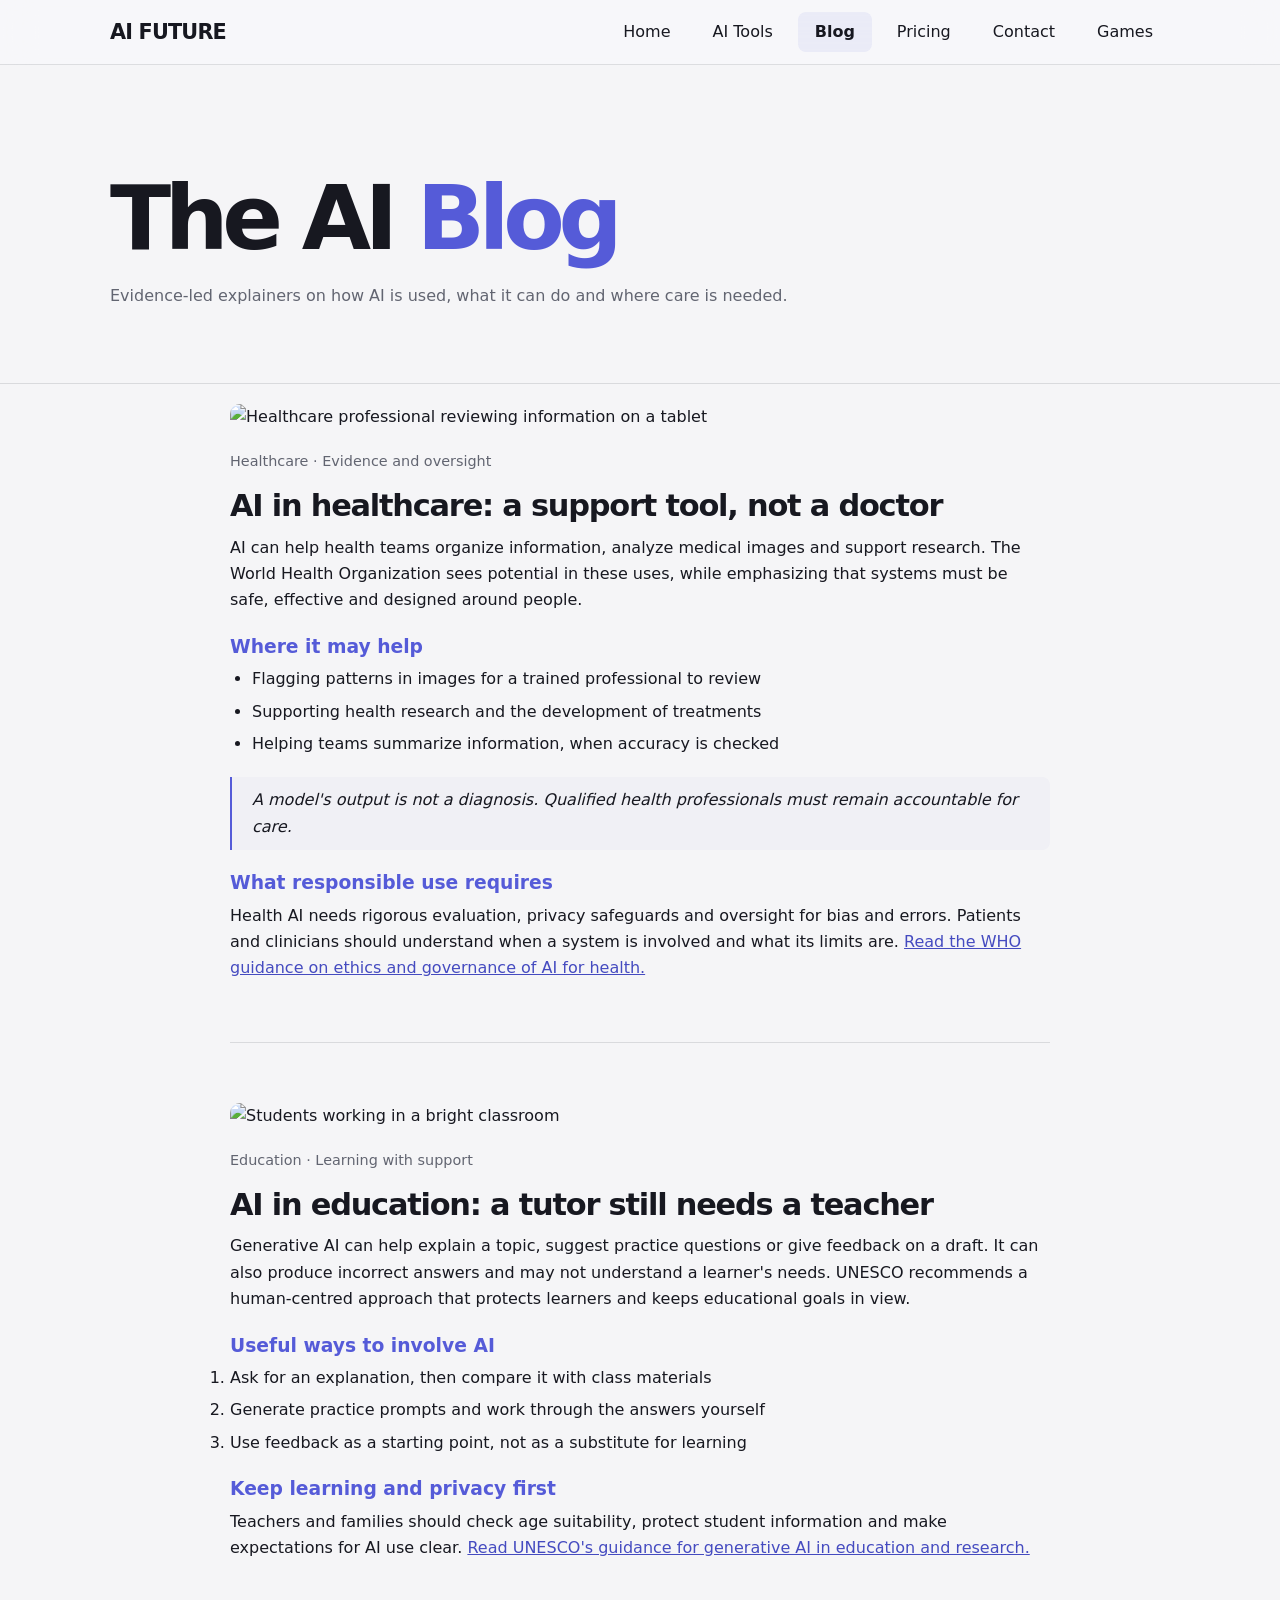
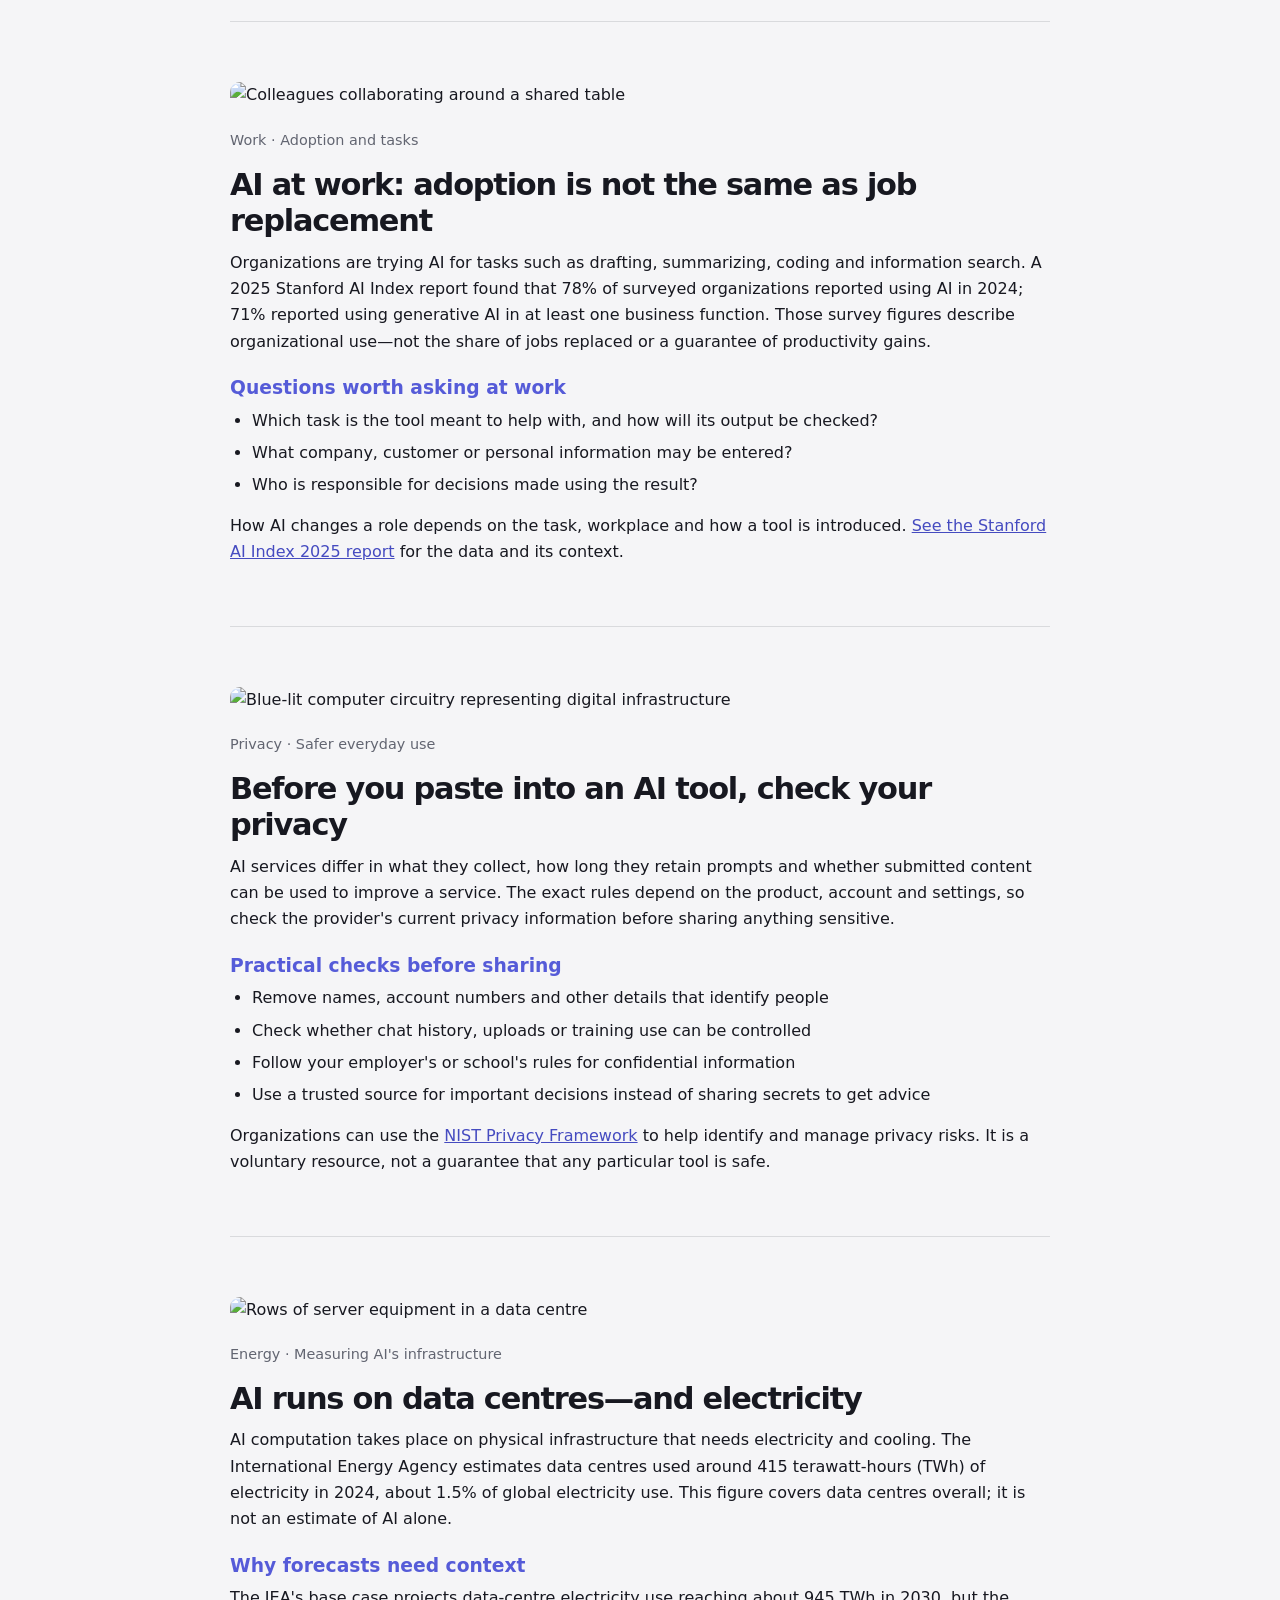
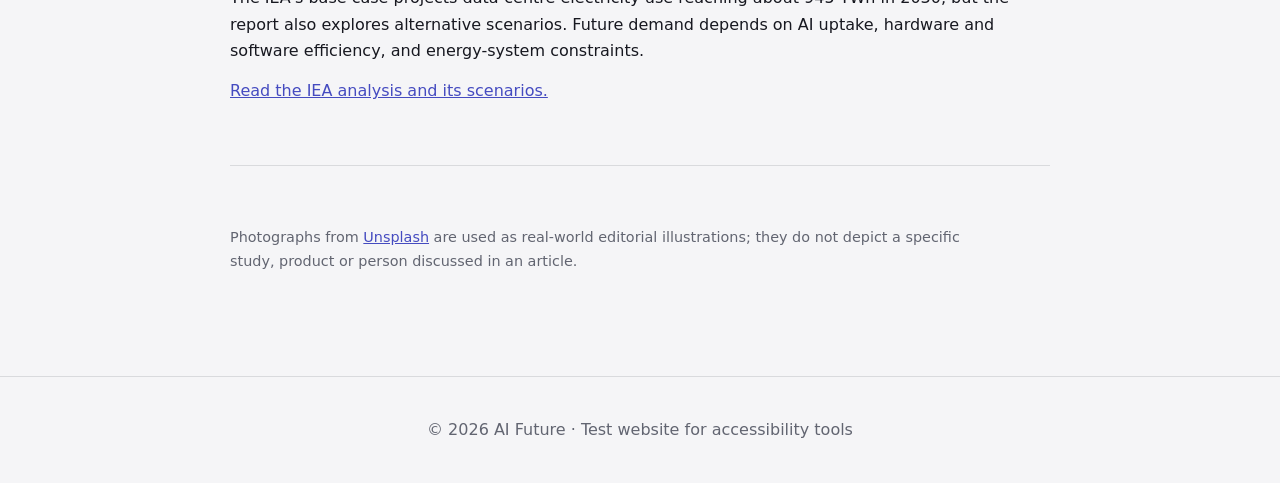
==== commit 8e5fae10: "design changes" ====
--- a/blog.html
+++ b/blog.html
@@ -31,7 +31,7 @@
     <header class="page-head">
       <div class="container">
         <h1 class="reveal">The AI <span class="grad">Blog</span></h1>
-        <p class="section-sub reveal">Long reads on how AI is changing everyday life.</p>
+        <p class="section-sub reveal">Evidence-led explainers on how AI is used, what it can do and where care is needed.</p>
       </div>
     </header>
 
@@ -39,84 +39,76 @@
       <div class="container article-wrap">
 
         <article class="article reveal">
-          <img src="https://picsum.photos/seed/aihealth/900/500" alt="Doctor and patient looking at a tablet together" loading="lazy">
-          <p class="meta">March 3, 2026 · 6 min read · Healthcare</p>
-          <h2>How AI is helping doctors save lives</h2>
-          <p>Every day, hospitals produce millions of scans, reports and lab results. No single doctor can read everything. AI systems can look at this data in seconds and point out what needs attention first.</p>
-          <h3>What AI already does well</h3>
+          <img src="https://images.unsplash.com/photo-1584982751601-97dcc096659c?auto=format&amp;fit=crop&amp;w=1100&amp;q=85" alt="Healthcare professional reviewing information on a tablet" loading="lazy">
+          <p class="meta">Healthcare · Evidence and oversight</p>
+          <h2>AI in healthcare: a support tool, not a doctor</h2>
+          <p>AI can help health teams organize information, analyze medical images and support research. The World Health Organization sees potential in these uses, while emphasizing that systems must be safe, effective and designed around people.</p>
+          <h3>Where it may help</h3>
           <ul>
-            <li>Finds early signs of disease in X-rays and MRI scans</li>
-            <li>Predicts which patients may need urgent care</li>
-            <li>Helps write clinical notes so doctors spend more time with patients</li>
+            <li>Flagging patterns in images for a trained professional to review</li>
+            <li>Supporting health research and the development of treatments</li>
+            <li>Helping teams summarize information, when accuracy is checked</li>
           </ul>
-          <blockquote>AI does not replace the doctor. It gives the doctor more time to be human.</blockquote>
-          <h3>What we must watch</h3>
-          <p>Medical AI must be trained on data from many different groups of people. Otherwise it may work well for some patients and badly for others. Doctors should always make the final decision, and patients should know when AI is used. Read more in our <a href="tools.html">AI tools directory</a>.</p>
+          <blockquote>A model's output is not a diagnosis. Qualified health professionals must remain accountable for care.</blockquote>
+          <h3>What responsible use requires</h3>
+          <p>Health AI needs rigorous evaluation, privacy safeguards and oversight for bias and errors. Patients and clinicians should understand when a system is involved and what its limits are. <a href="https://www.who.int/publications/i/item/9789240029200">Read the WHO guidance on ethics and governance of AI for health.</a></p>
         </article>
 
         <article class="article reveal">
-          <img src="https://picsum.photos/seed/aischool/900/500" alt="Classroom of students using laptops" loading="lazy">
-          <p class="meta">February 18, 2026 · 5 min read · Education</p>
-          <h2>The classroom of the future is personal</h2>
-          <p>In a normal class of 40 students, each child learns at a different speed. An AI tutor can explain the same idea in five different ways until it finally makes sense.</p>
-          <h3>Three ways students use AI today</h3>
+          <img src="https://images.unsplash.com/photo-1509062522246-3755977927d7?auto=format&amp;fit=crop&amp;w=1100&amp;q=85" alt="Students working in a bright classroom" loading="lazy">
+          <p class="meta">Education · Learning with support</p>
+          <h2>AI in education: a tutor still needs a teacher</h2>
+          <p>Generative AI can help explain a topic, suggest practice questions or give feedback on a draft. It can also produce incorrect answers and may not understand a learner's needs. UNESCO recommends a human-centred approach that protects learners and keeps educational goals in view.</p>
+          <h3>Useful ways to involve AI</h3>
           <ol>
-            <li>Ask for a simple explanation of a hard topic</li>
-            <li>Practice with quizzes made from their own notes</li>
-            <li>Learn a new language by speaking with an AI partner</li>
+            <li>Ask for an explanation, then compare it with class materials</li>
+            <li>Generate practice prompts and work through the answers yourself</li>
+            <li>Use feedback as a starting point, not as a substitute for learning</li>
           </ol>
-          <h3>The risk of shortcuts</h3>
-          <p>If students let AI do all the thinking, they stop learning. Good schools teach students to use AI as a coach, not as a copy machine.</p>
+          <h3>Keep learning and privacy first</h3>
+          <p>Teachers and families should check age suitability, protect student information and make expectations for AI use clear. <a href="https://www.unesco.org/en/articles/guidance-generative-ai-education-and-research">Read UNESCO's guidance for generative AI in education and research.</a></p>
         </article>
 
         <article class="article reveal">
-          <img src="https://picsum.photos/seed/aiwork/900/500" alt="Office workers collaborating at a shared desk" loading="lazy">
-          <p class="meta">January 22, 2026 · 7 min read · Work</p>
-          <h2>Will AI take my job? A calm look</h2>
-          <p>History shows that new technology changes jobs more than it removes them. Some tasks disappear, new roles appear, and many jobs simply change shape.</p>
-          <h3>Skills that stay valuable</h3>
+          <img src="https://images.unsplash.com/photo-1521737711867-e3b97375f902?auto=format&amp;fit=crop&amp;w=1100&amp;q=85" alt="Colleagues collaborating around a shared table" loading="lazy">
+          <p class="meta">Work · Adoption and tasks</p>
+          <h2>AI at work: adoption is not the same as job replacement</h2>
+          <p>Organizations are trying AI for tasks such as drafting, summarizing, coding and information search. A 2025 Stanford AI Index report found that 78% of surveyed organizations reported using AI in 2024; 71% reported using generative AI in at least one business function. Those survey figures describe organizational use—not the share of jobs replaced or a guarantee of productivity gains.</p>
+          <h3>Questions worth asking at work</h3>
           <ul>
-            <li>Clear communication and teamwork</li>
-            <li>Creative thinking and problem solving</li>
-            <li>Knowing how to check and improve AI output</li>
+            <li>Which task is the tool meant to help with, and how will its output be checked?</li>
+            <li>What company, customer or personal information may be entered?</li>
+            <li>Who is responsible for decisions made using the result?</li>
           </ul>
-          <p>The best plan is simple: learn the tools, keep learning, and focus on the human parts of your work.</p>
+          <p>How AI changes a role depends on the task, workplace and how a tool is introduced. <a href="https://hai.stanford.edu/ai-index/2025-ai-index-report">See the Stanford AI Index 2025 report</a> for the data and its context.</p>
         </article>
 
         <article class="article reveal">
-          <img src="https://picsum.photos/seed/aiprivacy/900/500" alt="Padlock icon over a glowing digital background" loading="lazy">
-          <p class="meta">December 10, 2025 · 6 min read · Privacy</p>
-          <h2>Your data, your rules: AI and privacy</h2>
-          <p>AI learns from data, and a lot of that data comes from us: photos, messages, searches and locations. That is why privacy is one of the biggest AI topics today.</p>
-          <h3>Simple habits that protect you</h3>
+          <img src="https://images.unsplash.com/photo-1550751827-4bd374c3f58b?auto=format&amp;fit=crop&amp;w=1100&amp;q=85" alt="Blue-lit computer circuitry representing digital infrastructure" loading="lazy">
+          <p class="meta">Privacy · Safer everyday use</p>
+          <h2>Before you paste into an AI tool, check your privacy</h2>
+          <p>AI services differ in what they collect, how long they retain prompts and whether submitted content can be used to improve a service. The exact rules depend on the product, account and settings, so check the provider's current privacy information before sharing anything sensitive.</p>
+          <h3>Practical checks before sharing</h3>
           <ul>
-            <li>Do not share passwords, bank details or ID numbers with any chatbot</li>
-            <li>Check app permissions for camera, microphone and location</li>
-            <li>Read what happens to your data before you accept the terms</li>
-            <li>Turn on two-step login for important accounts</li>
+            <li>Remove names, account numbers and other details that identify people</li>
+            <li>Check whether chat history, uploads or training use can be controlled</li>
+            <li>Follow your employer's or school's rules for confidential information</li>
+            <li>Use a trusted source for important decisions instead of sharing secrets to get advice</li>
           </ul>
-          <blockquote>If a service is free, always ask how it earns money.</blockquote>
-          <h3>What good companies do</h3>
-          <p>Responsible companies explain what data they collect, let you delete it, and keep it encrypted. Laws in many countries now require this, but it is still smart to stay careful. See how we think about safety on our <a href="pricing.html">pricing FAQ</a>.</p>
+          <p>Organizations can use the <a href="https://www.nist.gov/privacy-framework">NIST Privacy Framework</a> to help identify and manage privacy risks. It is a voluntary resource, not a guarantee that any particular tool is safe.</p>
         </article>
 
         <article class="article reveal">
-          <img src="https://picsum.photos/seed/aifarm/900/500" alt="Green farm field seen from above" loading="lazy">
-          <p class="meta">November 5, 2025 · 5 min read · Environment</p>
-          <h2>Smarter farms and a greener planet</h2>
-          <p>Farming feeds the world, but it also uses a lot of water and energy. AI helps farmers do more with less.</p>
-          <h3>How it works</h3>
-          <ol>
-            <li>Sensors measure soil moisture and temperature</li>
-            <li>Satellite and drone images show which areas are struggling</li>
-            <li>AI suggests when to water, feed or harvest</li>
-          </ol>
-          <h3>The result</h3>
-          <p>Farmers can save water, reduce chemicals and grow healthier crops. In cities, the same ideas help control traffic and lower pollution.</p>
-          <h3>The catch</h3>
-          <p>Big AI systems also use electricity. The goal is to use AI where it saves more resources than it spends.</p>
+          <img src="https://images.unsplash.com/photo-1558494949-ef010cbdcc31?auto=format&amp;fit=crop&amp;w=1100&amp;q=85" alt="Rows of server equipment in a data centre" loading="lazy">
+          <p class="meta">Energy · Measuring AI's infrastructure</p>
+          <h2>AI runs on data centres—and electricity</h2>
+          <p>AI computation takes place on physical infrastructure that needs electricity and cooling. The International Energy Agency estimates data centres used around 415 terawatt-hours (TWh) of electricity in 2024, about 1.5% of global electricity use. This figure covers data centres overall; it is not an estimate of AI alone.</p>
+          <h3>Why forecasts need context</h3>
+          <p>The IEA's base case projects data-centre electricity use reaching about 945 TWh in 2030, but the report also explores alternative scenarios. Future demand depends on AI uptake, hardware and software efficiency, and energy-system constraints.</p>
+          <p><a href="https://www.iea.org/reports/energy-and-ai/energy-demand-from-ai">Read the IEA analysis and its scenarios.</a></p>
         </article>
 
+        <p class="data-note">Photographs from <a href="https://unsplash.com/">Unsplash</a> are used as real-world editorial illustrations; they do not depict a specific study, product or person discussed in an article.</p>
       </div>
     </section>
   </main>
--- a/style.css
+++ b/style.css
@@ -183,6 +183,9 @@
 .card .icon .line-icon{width:25px;height:25px}
 .stat b,.price,.article h3,.timeline h3,.sc b{color:var(--c1)}
 .stat{padding:24px 16px;border:1px solid var(--border);border-radius:12px;background:var(--card)}
+.stat p{max-width:34ch;margin:12px auto;color:var(--muted)}
+.stat-source{display:inline-block;margin-top:8px;font-size:.82rem}
+.data-note{max-width:760px;margin:24px 0 0;color:var(--muted);font-size:.9rem}
 .timeline{border-color:rgba(85,91,216,.35)}
 .timeline-entry::before{background:var(--c1);box-shadow:0 0 0 5px rgba(85,91,216,.12)}
 .delay1{transition-delay:.1s}.delay2{transition-delay:.18s}.delay3{transition-delay:.26s}
